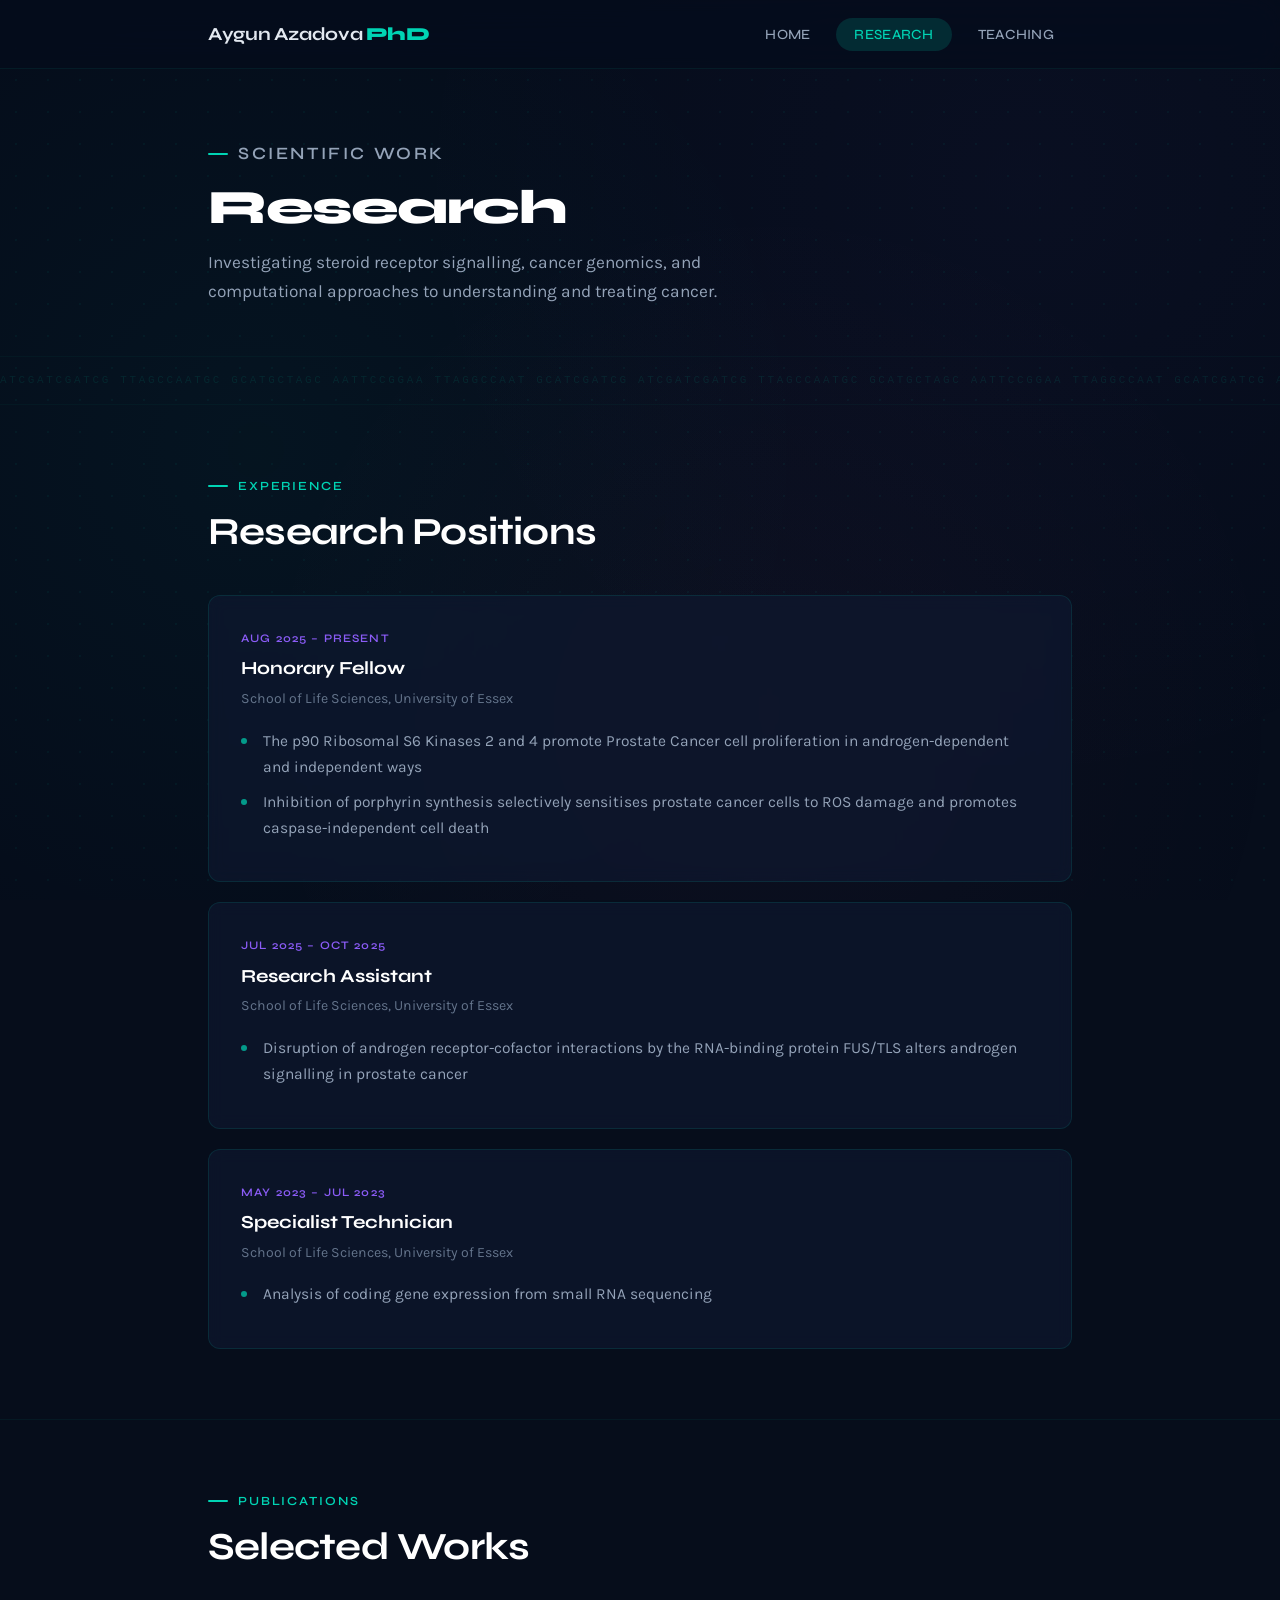
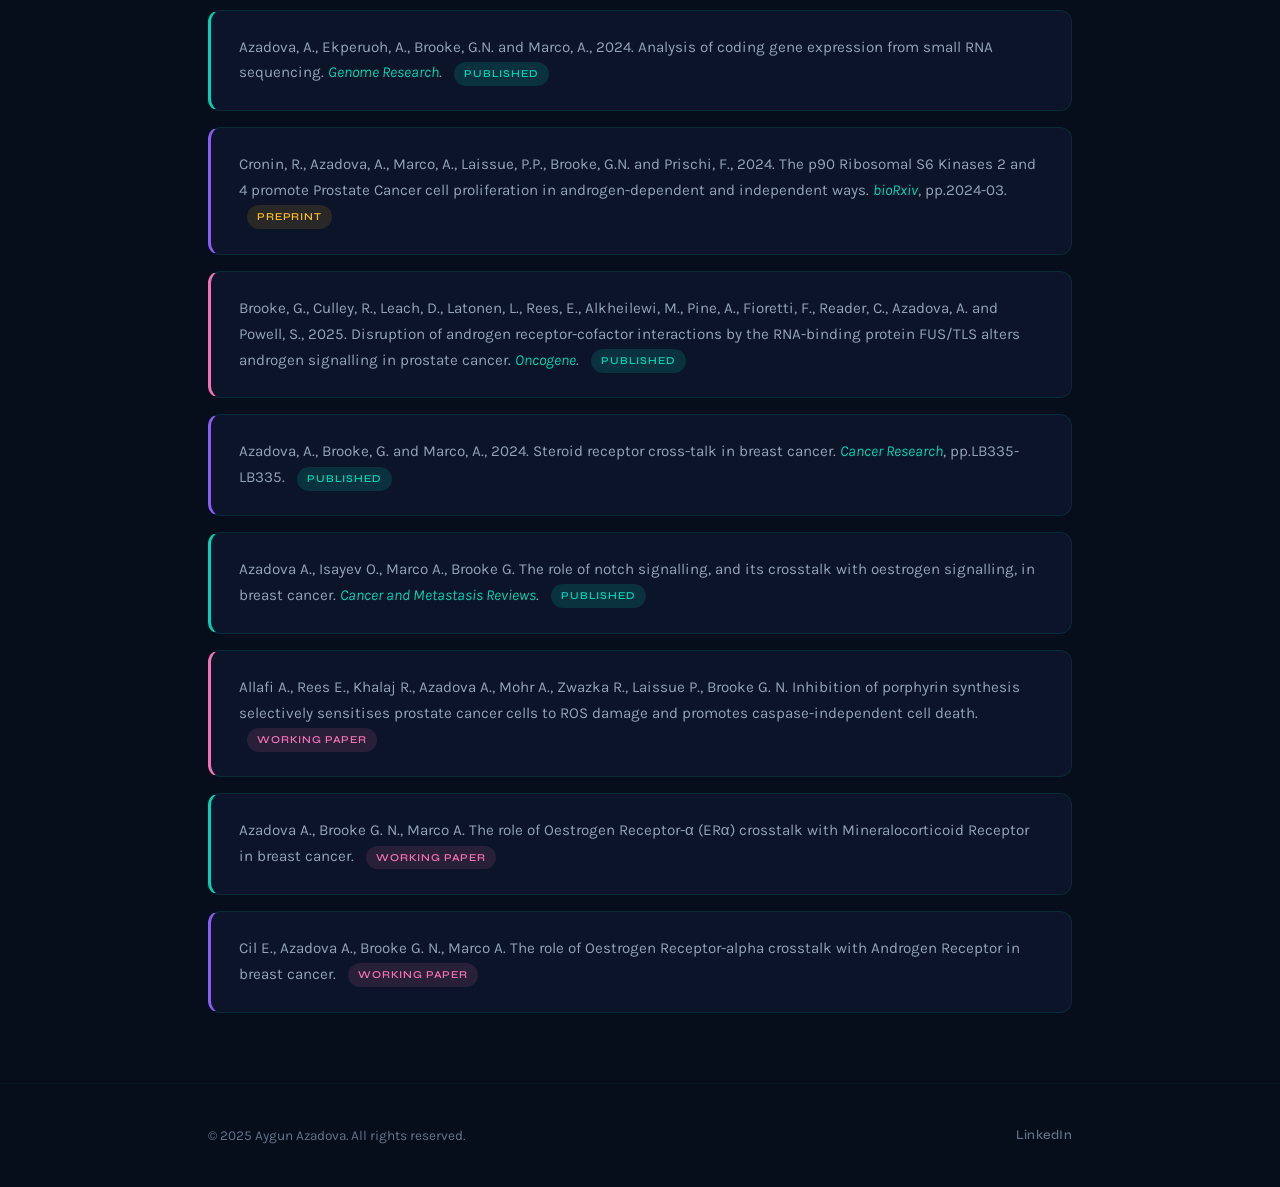
==== research.html @ c0da4364 "Redesign site with genomics theme using plain HTML" ====
<!DOCTYPE html>
<html lang="en">
<head>
  <meta charset="UTF-8">
  <meta name="viewport" content="width=device-width, initial-scale=1.0">
  <title>Research — Aygun Azadova PhD</title>
  <meta name="description" content="Research experience and publications by Dr. Aygun Azadova in cancer genomics, steroid receptor signalling, and computational biology.">
  <meta name="google-site-verification" content="-U-UcR8DdVTgySL6dDK7DbAuwX1D4uJGxOAX2FdFELY" />
  <link rel="stylesheet" href="style.css">
</head>
<body>

<div class="site-wrapper">

  <!-- Navigation -->
  <nav class="site-nav">
    <div class="container nav-inner">
      <a href="index.html" class="nav-brand">Aygun Azadova <span>PhD</span></a>
      <button class="nav-toggle" onclick="document.querySelector('.nav-links').classList.toggle('open')" aria-label="Toggle navigation">&#9776;</button>
      <ul class="nav-links">
        <li><a href="index.html">Home</a></li>
        <li><a href="research.html" class="active">Research</a></li>
        <li><a href="teaching.html">Teaching</a></li>
      </ul>
    </div>
  </nav>

  <main>

    <!-- Page Header -->
    <div class="page-header">
      <div class="container">
        <p class="section-label fade-in">Scientific Work</p>
        <h1 class="fade-in fade-in-delay-1">Research</h1>
        <p class="fade-in fade-in-delay-2">Investigating steroid receptor signalling, cancer genomics, and computational approaches to understanding and treating cancer.</p>
      </div>
    </div>

    <!-- DNA Sequence Strip -->
    <div class="sequence-strip" aria-hidden="true">
      <span class="sequence-scroll">
        ATCGATCGATCG TTAGCCAATGC GCATGCTAGC AATTCCGGAA TTAGGCCAAT GCATCGATCG ATCGATCGATCG TTAGCCAATGC GCATGCTAGC AATTCCGGAA TTAGGCCAAT GCATCGATCG ATCGATCGATCG TTAGCCAATGC GCATGCTAGC AATTCCGGAA TTAGGCCAAT GCATCGATCG
      </span>
    </div>

    <!-- Research Experience -->
    <section class="section">
      <div class="container">
        <p class="section-label fade-in">Experience</p>
        <h2 class="section-title fade-in fade-in-delay-1">Research Positions</h2>

        <div class="card fade-in fade-in-delay-2">
          <div class="card-overline">Aug 2025 &ndash; Present</div>
          <div class="card-title">Honorary Fellow</div>
          <div class="card-meta">School of Life Sciences, University of Essex</div>
          <div class="card-body">
            <ul>
              <li>The p90 Ribosomal S6 Kinases 2 and 4 promote Prostate Cancer cell proliferation in androgen-dependent and independent ways</li>
              <li>Inhibition of porphyrin synthesis selectively sensitises prostate cancer cells to ROS damage and promotes caspase-independent cell death</li>
            </ul>
          </div>
        </div>

        <div class="card fade-in fade-in-delay-3">
          <div class="card-overline">Jul 2025 &ndash; Oct 2025</div>
          <div class="card-title">Research Assistant</div>
          <div class="card-meta">School of Life Sciences, University of Essex</div>
          <div class="card-body">
            <ul>
              <li>Disruption of androgen receptor-cofactor interactions by the RNA-binding protein FUS/TLS alters androgen signalling in prostate cancer</li>
            </ul>
          </div>
        </div>

        <div class="card fade-in fade-in-delay-4">
          <div class="card-overline">May 2023 &ndash; Jul 2023</div>
          <div class="card-title">Specialist Technician</div>
          <div class="card-meta">School of Life Sciences, University of Essex</div>
          <div class="card-body">
            <ul>
              <li>Analysis of coding gene expression from small RNA sequencing</li>
            </ul>
          </div>
        </div>
      </div>
    </section>

    <!-- Publications -->
    <section class="section">
      <div class="container">
        <p class="section-label fade-in">Publications</p>
        <h2 class="section-title fade-in fade-in-delay-1">Selected Works</h2>

        <ol class="pub-list">
          <li class="pub-item fade-in fade-in-delay-2">
            Azadova, A., Ekperuoh, A., Brooke, G.N. and Marco, A., 2024. Analysis of coding gene expression from small RNA sequencing. <em>Genome Research</em>.
            <span class="pub-tag pub-tag--published">Published</span>
          </li>
          <li class="pub-item fade-in fade-in-delay-2">
            Cronin, R., Azadova, A., Marco, A., Laissue, P.P., Brooke, G.N. and Prischi, F., 2024. The p90 Ribosomal S6 Kinases 2 and 4 promote Prostate Cancer cell proliferation in androgen-dependent and independent ways. <em>bioRxiv</em>, pp.2024-03.
            <span class="pub-tag pub-tag--preprint">Preprint</span>
          </li>
          <li class="pub-item fade-in fade-in-delay-3">
            Brooke, G., Culley, R., Leach, D., Latonen, L., Rees, E., Alkheilewi, M., Pine, A., Fioretti, F., Reader, C., Azadova, A. and Powell, S., 2025. Disruption of androgen receptor-cofactor interactions by the RNA-binding protein FUS/TLS alters androgen signalling in prostate cancer. <em>Oncogene</em>.
            <span class="pub-tag pub-tag--published">Published</span>
          </li>
          <li class="pub-item fade-in fade-in-delay-3">
            Azadova, A., Brooke, G. and Marco, A., 2024. Steroid receptor cross-talk in breast cancer. <em>Cancer Research</em>, pp.LB335-LB335.
            <span class="pub-tag pub-tag--published">Published</span>
          </li>
          <li class="pub-item fade-in fade-in-delay-4">
            Azadova A., Isayev O., Marco A., Brooke G. The role of notch signalling, and its crosstalk with oestrogen signalling, in breast cancer. <em>Cancer and Metastasis Reviews</em>.
            <span class="pub-tag pub-tag--published">Published</span>
          </li>
          <li class="pub-item fade-in fade-in-delay-4">
            Allafi A., Rees E., Khalaj R., Azadova A., Mohr A., Zwazka R., Laissue P., Brooke G. N. Inhibition of porphyrin synthesis selectively sensitises prostate cancer cells to ROS damage and promotes caspase-independent cell death.
            <span class="pub-tag pub-tag--working">Working Paper</span>
          </li>
          <li class="pub-item fade-in fade-in-delay-5">
            Azadova A., Brooke G. N., Marco A. The role of Oestrogen Receptor-&alpha; (ER&alpha;) crosstalk with Mineralocorticoid Receptor in breast cancer.
            <span class="pub-tag pub-tag--working">Working Paper</span>
          </li>
          <li class="pub-item fade-in fade-in-delay-6">
            Cil E., Azadova A., Brooke G. N., Marco A. The role of Oestrogen Receptor-alpha crosstalk with Androgen Receptor in breast cancer.
            <span class="pub-tag pub-tag--working">Working Paper</span>
          </li>
        </ol>
      </div>
    </section>

  </main>

  <!-- Footer -->
  <footer class="site-footer">
    <div class="container footer-inner">
      <span class="footer-copy">&copy; 2025 Aygun Azadova. All rights reserved.</span>
      <div class="footer-links">
        <a href="https://www.linkedin.com/in/aygunazadova/" target="_blank" rel="noopener">LinkedIn</a>
      </div>
    </div>
  </footer>

</div>

</body>
</html>
---- style.css ----
/* ============================================
   AYGUN AZADOVA PhD — Molecular Elegance Theme
   Cancer Genomics & Computational Biology
   ============================================ */

/* --- Fonts --- */
@import url('https://fonts.googleapis.com/css2?family=Syne:wght@400;500;600;700;800&family=Karla:ital,wght@0,300;0,400;0,500;0,600;0,700;1,400&display=swap');

/* --- CSS Variables --- */
:root {
  --bg-primary: #060d1b;
  --bg-secondary: #0c1629;
  --bg-card: rgba(15, 25, 50, 0.6);
  --bg-card-hover: rgba(20, 35, 65, 0.7);
  --border-card: rgba(0, 210, 180, 0.12);
  --border-card-hover: rgba(0, 210, 180, 0.3);

  --text-primary: #e2e8f0;
  --text-secondary: #94a3b8;
  --text-muted: #64748b;

  --accent-teal: #00d4b4;
  --accent-teal-dim: rgba(0, 212, 180, 0.15);
  --accent-violet: #8b5cf6;
  --accent-violet-dim: rgba(139, 92, 246, 0.12);
  --accent-coral: #f472b6;
  --accent-coral-dim: rgba(244, 114, 182, 0.12);
  --accent-amber: #fbbf24;

  --font-display: 'Syne', sans-serif;
  --font-body: 'Karla', sans-serif;

  --container-width: 920px;
  --radius: 12px;
  --transition: 0.3s cubic-bezier(0.4, 0, 0.2, 1);
}

/* --- Reset & Base --- */
*, *::before, *::after {
  margin: 0;
  padding: 0;
  box-sizing: border-box;
}

html {
  scroll-behavior: smooth;
  -webkit-font-smoothing: antialiased;
  -moz-osx-font-smoothing: grayscale;
}

body {
  font-family: var(--font-body);
  font-size: 17px;
  line-height: 1.75;
  color: var(--text-primary);
  background: var(--bg-primary);
  overflow-x: hidden;
}

/* --- Background Texture --- */
body::before {
  content: '';
  position: fixed;
  inset: 0;
  background:
    radial-gradient(circle at 20% 50%, rgba(0, 212, 180, 0.04) 0%, transparent 50%),
    radial-gradient(circle at 80% 20%, rgba(139, 92, 246, 0.03) 0%, transparent 50%),
    radial-gradient(circle at 60% 80%, rgba(244, 114, 182, 0.03) 0%, transparent 50%);
  pointer-events: none;
  z-index: 0;
}

/* Subtle dot grid pattern — reminiscent of microarray / sequencing data */
body::after {
  content: '';
  position: fixed;
  inset: 0;
  background-image: radial-gradient(rgba(0, 212, 180, 0.05) 1px, transparent 1px);
  background-size: 32px 32px;
  pointer-events: none;
  z-index: 0;
}

/* --- Layout --- */
.site-wrapper {
  position: relative;
  z-index: 1;
  min-height: 100vh;
  display: flex;
  flex-direction: column;
}

.container {
  max-width: var(--container-width);
  margin: 0 auto;
  padding: 0 28px;
  width: 100%;
}

main {
  flex: 1;
}

/* --- Navigation --- */
.site-nav {
  position: sticky;
  top: 0;
  z-index: 100;
  backdrop-filter: blur(20px) saturate(1.4);
  -webkit-backdrop-filter: blur(20px) saturate(1.4);
  background: rgba(6, 13, 27, 0.82);
  border-bottom: 1px solid rgba(0, 212, 180, 0.08);
}

.nav-inner {
  display: flex;
  align-items: center;
  justify-content: space-between;
  height: 68px;
}

.nav-brand {
  font-family: var(--font-display);
  font-weight: 700;
  font-size: 1.15rem;
  color: var(--text-primary);
  text-decoration: none;
  letter-spacing: -0.02em;
  transition: color var(--transition);
}

.nav-brand:hover {
  color: var(--accent-teal);
}

.nav-brand span {
  color: var(--accent-teal);
  font-weight: 800;
}

.nav-links {
  display: flex;
  align-items: center;
  gap: 8px;
  list-style: none;
}

.nav-links a {
  font-family: var(--font-display);
  font-size: 0.88rem;
  font-weight: 500;
  color: var(--text-secondary);
  text-decoration: none;
  padding: 8px 18px;
  border-radius: 99px;
  transition: all var(--transition);
  letter-spacing: 0.02em;
  text-transform: uppercase;
}

.nav-links a:hover,
.nav-links a.active {
  color: var(--accent-teal);
  background: var(--accent-teal-dim);
}

/* Mobile nav toggle */
.nav-toggle {
  display: none;
  background: none;
  border: 1px solid rgba(0, 212, 180, 0.2);
  border-radius: 8px;
  padding: 8px 10px;
  cursor: pointer;
  color: var(--text-primary);
  font-size: 1.3rem;
  line-height: 1;
  transition: all var(--transition);
}

.nav-toggle:hover {
  border-color: var(--accent-teal);
  color: var(--accent-teal);
}

/* --- Hero Section --- */
.hero {
  position: relative;
  padding: 100px 0 80px;
  overflow: hidden;
}

.hero-content {
  position: relative;
  z-index: 2;
}

.hero-eyebrow {
  font-family: var(--font-display);
  font-size: 0.8rem;
  font-weight: 600;
  letter-spacing: 0.15em;
  text-transform: uppercase;
  color: var(--accent-teal);
  margin-bottom: 20px;
  display: flex;
  align-items: center;
  gap: 10px;
}

.hero-eyebrow::before {
  content: '';
  width: 28px;
  height: 2px;
  background: var(--accent-teal);
  border-radius: 2px;
}

.hero h1 {
  font-family: var(--font-display);
  font-size: clamp(2.8rem, 6vw, 4.2rem);
  font-weight: 800;
  line-height: 1.08;
  letter-spacing: -0.03em;
  color: #fff;
  margin-bottom: 28px;
}

.hero h1 .highlight {
  background: linear-gradient(135deg, var(--accent-teal), var(--accent-violet));
  -webkit-background-clip: text;
  -webkit-text-fill-color: transparent;
  background-clip: text;
}

.hero-text {
  font-size: 1.12rem;
  color: var(--text-secondary);
  max-width: 600px;
  line-height: 1.8;
  margin-bottom: 36px;
}

.hero-badges {
  display: flex;
  flex-wrap: wrap;
  gap: 10px;
  margin-bottom: 40px;
}

.badge {
  font-family: var(--font-display);
  font-size: 0.76rem;
  font-weight: 600;
  letter-spacing: 0.04em;
  padding: 7px 16px;
  border-radius: 99px;
  border: 1px solid;
  text-transform: uppercase;
}

.badge--teal {
  color: var(--accent-teal);
  border-color: rgba(0, 212, 180, 0.25);
  background: var(--accent-teal-dim);
}

.badge--violet {
  color: var(--accent-violet);
  border-color: rgba(139, 92, 246, 0.25);
  background: var(--accent-violet-dim);
}

.badge--coral {
  color: var(--accent-coral);
  border-color: rgba(244, 114, 182, 0.25);
  background: var(--accent-coral-dim);
}

/* DNA Helix Animation — Hero Decoration */
.dna-helix {
  position: absolute;
  right: -40px;
  top: 50%;
  transform: translateY(-50%);
  width: 200px;
  height: 500px;
  opacity: 0.35;
  z-index: 1;
}

.dna-strand {
  position: absolute;
  width: 100%;
  height: 100%;
}

.dna-dot {
  position: absolute;
  width: 6px;
  height: 6px;
  border-radius: 50%;
  animation: dna-float 4s ease-in-out infinite;
}

.dna-dot--a { background: var(--accent-teal); }
.dna-dot--t { background: var(--accent-coral); }
.dna-dot--g { background: var(--accent-violet); }
.dna-dot--c { background: var(--accent-amber); }

.dna-bond {
  position: absolute;
  height: 1px;
  background: linear-gradient(90deg, var(--accent-teal), transparent 30%, transparent 70%, var(--accent-coral));
  opacity: 0.3;
  animation: dna-bond-pulse 4s ease-in-out infinite;
}

@keyframes dna-float {
  0%, 100% { transform: translateX(0); opacity: 0.6; }
  50% { transform: translateX(var(--dx, 20px)); opacity: 1; }
}

@keyframes dna-bond-pulse {
  0%, 100% { opacity: 0.15; }
  50% { opacity: 0.4; }
}

/* --- Section Styles --- */
.section {
  padding: 70px 0;
}

.section + .section {
  border-top: 1px solid rgba(0, 212, 180, 0.06);
}

.section-label {
  font-family: var(--font-display);
  font-size: 0.78rem;
  font-weight: 600;
  letter-spacing: 0.15em;
  text-transform: uppercase;
  color: var(--accent-teal);
  margin-bottom: 12px;
  display: flex;
  align-items: center;
  gap: 10px;
}

.section-label::before {
  content: '';
  width: 20px;
  height: 2px;
  background: var(--accent-teal);
  border-radius: 2px;
}

.section-title {
  font-family: var(--font-display);
  font-size: clamp(1.8rem, 4vw, 2.4rem);
  font-weight: 700;
  letter-spacing: -0.02em;
  color: #fff;
  margin-bottom: 40px;
  line-height: 1.2;
}

/* --- Cards --- */
.card {
  background: var(--bg-card);
  border: 1px solid var(--border-card);
  border-radius: var(--radius);
  padding: 32px;
  transition: all var(--transition);
  backdrop-filter: blur(8px);
  position: relative;
  overflow: hidden;
}

.card::before {
  content: '';
  position: absolute;
  top: 0;
  left: 0;
  right: 0;
  height: 2px;
  background: linear-gradient(90deg, var(--accent-teal), var(--accent-violet), var(--accent-coral));
  opacity: 0;
  transition: opacity var(--transition);
}

.card:hover {
  background: var(--bg-card-hover);
  border-color: var(--border-card-hover);
  transform: translateY(-2px);
}

.card:hover::before {
  opacity: 1;
}

.card + .card {
  margin-top: 20px;
}

.card-overline {
  font-family: var(--font-display);
  font-size: 0.72rem;
  font-weight: 600;
  letter-spacing: 0.1em;
  text-transform: uppercase;
  color: var(--accent-violet);
  margin-bottom: 8px;
}

.card-title {
  font-family: var(--font-display);
  font-size: 1.15rem;
  font-weight: 700;
  color: #fff;
  margin-bottom: 6px;
  line-height: 1.35;
}

.card-meta {
  font-size: 0.88rem;
  color: var(--text-muted);
  margin-bottom: 16px;
}

.card-body p,
.card-body li {
  color: var(--text-secondary);
  font-size: 0.97rem;
  line-height: 1.7;
}

.card-body ul {
  list-style: none;
  padding: 0;
}

.card-body ul li {
  padding-left: 22px;
  position: relative;
  margin-bottom: 8px;
}

.card-body ul li::before {
  content: '';
  position: absolute;
  left: 0;
  top: 10px;
  width: 6px;
  height: 6px;
  border-radius: 50%;
  background: var(--accent-teal);
  opacity: 0.7;
}

/* --- Publications --- */
.pub-list {
  list-style: none;
  padding: 0;
  display: flex;
  flex-direction: column;
  gap: 16px;
}

.pub-item {
  padding: 24px 28px;
  background: var(--bg-card);
  border: 1px solid var(--border-card);
  border-radius: var(--radius);
  border-left: 3px solid var(--accent-teal);
  transition: all var(--transition);
  font-size: 0.95rem;
  color: var(--text-secondary);
  line-height: 1.7;
}

.pub-item:nth-child(even) {
  border-left-color: var(--accent-violet);
}

.pub-item:nth-child(3n) {
  border-left-color: var(--accent-coral);
}

.pub-item:hover {
  background: var(--bg-card-hover);
  border-color: var(--border-card-hover);
  transform: translateX(4px);
}

.pub-item em {
  color: var(--accent-teal);
  font-style: italic;
}

.pub-item .pub-tag {
  display: inline-block;
  font-family: var(--font-display);
  font-size: 0.66rem;
  font-weight: 600;
  letter-spacing: 0.08em;
  text-transform: uppercase;
  padding: 3px 10px;
  border-radius: 99px;
  margin-left: 8px;
  vertical-align: middle;
}

.pub-tag--published {
  color: var(--accent-teal);
  background: var(--accent-teal-dim);
}

.pub-tag--preprint {
  color: var(--accent-amber);
  background: rgba(251, 191, 36, 0.12);
}

.pub-tag--working {
  color: var(--accent-coral);
  background: var(--accent-coral-dim);
}

/* --- Credentials Grid --- */
.cred-grid {
  display: grid;
  grid-template-columns: repeat(auto-fit, minmax(260px, 1fr));
  gap: 16px;
}

.cred-card {
  background: var(--bg-card);
  border: 1px solid var(--border-card);
  border-radius: var(--radius);
  padding: 24px;
  text-align: center;
  transition: all var(--transition);
}

.cred-card:hover {
  border-color: var(--border-card-hover);
  transform: translateY(-2px);
}

.cred-icon {
  font-size: 2rem;
  margin-bottom: 12px;
  display: block;
}

.cred-title {
  font-family: var(--font-display);
  font-weight: 700;
  font-size: 0.95rem;
  color: #fff;
  margin-bottom: 4px;
}

.cred-sub {
  font-size: 0.82rem;
  color: var(--text-muted);
}

/* --- Course Tags Grid --- */
.course-grid {
  display: flex;
  flex-wrap: wrap;
  gap: 8px;
}

.course-tag {
  font-family: var(--font-display);
  font-size: 0.78rem;
  font-weight: 500;
  padding: 8px 16px;
  border-radius: 8px;
  background: var(--bg-card);
  border: 1px solid var(--border-card);
  color: var(--text-secondary);
  transition: all var(--transition);
}

.course-tag:hover {
  border-color: var(--accent-teal);
  color: var(--accent-teal);
  background: var(--accent-teal-dim);
}

/* --- Footer --- */
.site-footer {
  padding: 40px 0;
  border-top: 1px solid rgba(0, 212, 180, 0.06);
}

.footer-inner {
  display: flex;
  align-items: center;
  justify-content: space-between;
  flex-wrap: wrap;
  gap: 16px;
}

.footer-copy {
  font-size: 0.85rem;
  color: var(--text-muted);
}

.footer-links {
  display: flex;
  gap: 20px;
}

.footer-links a {
  font-family: var(--font-display);
  font-size: 0.82rem;
  font-weight: 500;
  color: var(--text-muted);
  text-decoration: none;
  transition: color var(--transition);
  letter-spacing: 0.02em;
}

.footer-links a:hover {
  color: var(--accent-teal);
}

/* --- Sequence Decoration --- */
.sequence-strip {
  overflow: hidden;
  white-space: nowrap;
  font-family: 'Courier New', monospace;
  font-size: 0.68rem;
  letter-spacing: 0.25em;
  color: rgba(0, 212, 180, 0.1);
  padding: 14px 0;
  user-select: none;
  border-top: 1px solid rgba(0, 212, 180, 0.04);
  border-bottom: 1px solid rgba(0, 212, 180, 0.04);
}

.sequence-scroll {
  display: inline-block;
  animation: sequence-scroll 60s linear infinite;
}

@keyframes sequence-scroll {
  0% { transform: translateX(0); }
  100% { transform: translateX(-50%); }
}

/* --- Page Header (for inner pages) --- */
.page-header {
  padding: 70px 0 50px;
  position: relative;
}

.page-header h1 {
  font-family: var(--font-display);
  font-size: clamp(2.2rem, 5vw, 3rem);
  font-weight: 800;
  letter-spacing: -0.03em;
  color: #fff;
  margin-bottom: 12px;
  line-height: 1.15;
}

.page-header p {
  font-size: 1.08rem;
  color: var(--text-secondary);
  max-width: 560px;
  line-height: 1.7;
}

/* --- Link styles --- */
a {
  color: var(--accent-teal);
  text-decoration: none;
  transition: color var(--transition);
}

a:hover {
  color: #fff;
}

/* --- Animations --- */
.fade-in {
  opacity: 0;
  transform: translateY(20px);
  animation: fadeIn 0.7s ease forwards;
}

.fade-in-delay-1 { animation-delay: 0.1s; }
.fade-in-delay-2 { animation-delay: 0.2s; }
.fade-in-delay-3 { animation-delay: 0.3s; }
.fade-in-delay-4 { animation-delay: 0.4s; }
.fade-in-delay-5 { animation-delay: 0.5s; }
.fade-in-delay-6 { animation-delay: 0.6s; }

@keyframes fadeIn {
  to {
    opacity: 1;
    transform: translateY(0);
  }
}

/* --- Responsive --- */
@media (max-width: 768px) {
  .nav-links { display: none; }
  .nav-toggle { display: block; }

  .nav-links.open {
    display: flex;
    flex-direction: column;
    position: absolute;
    top: 68px;
    left: 0;
    right: 0;
    background: rgba(6, 13, 27, 0.96);
    backdrop-filter: blur(20px);
    padding: 20px 28px;
    border-bottom: 1px solid rgba(0, 212, 180, 0.08);
    gap: 4px;
  }

  .nav-links.open a {
    padding: 12px 18px;
    font-size: 1rem;
  }

  .hero {
    padding: 60px 0 50px;
  }

  .hero h1 {
    font-size: 2.4rem;
  }

  .dna-helix {
    display: none;
  }

  .section {
    padding: 50px 0;
  }

  .card {
    padding: 24px;
  }

  .pub-item {
    padding: 20px;
  }

  .footer-inner {
    flex-direction: column;
    text-align: center;
  }

  .cred-grid {
    grid-template-columns: 1fr;
  }
}

@media (max-width: 480px) {
  body {
    font-size: 16px;
  }

  .hero h1 {
    font-size: 2rem;
  }

  .container {
    padding: 0 20px;
  }
}
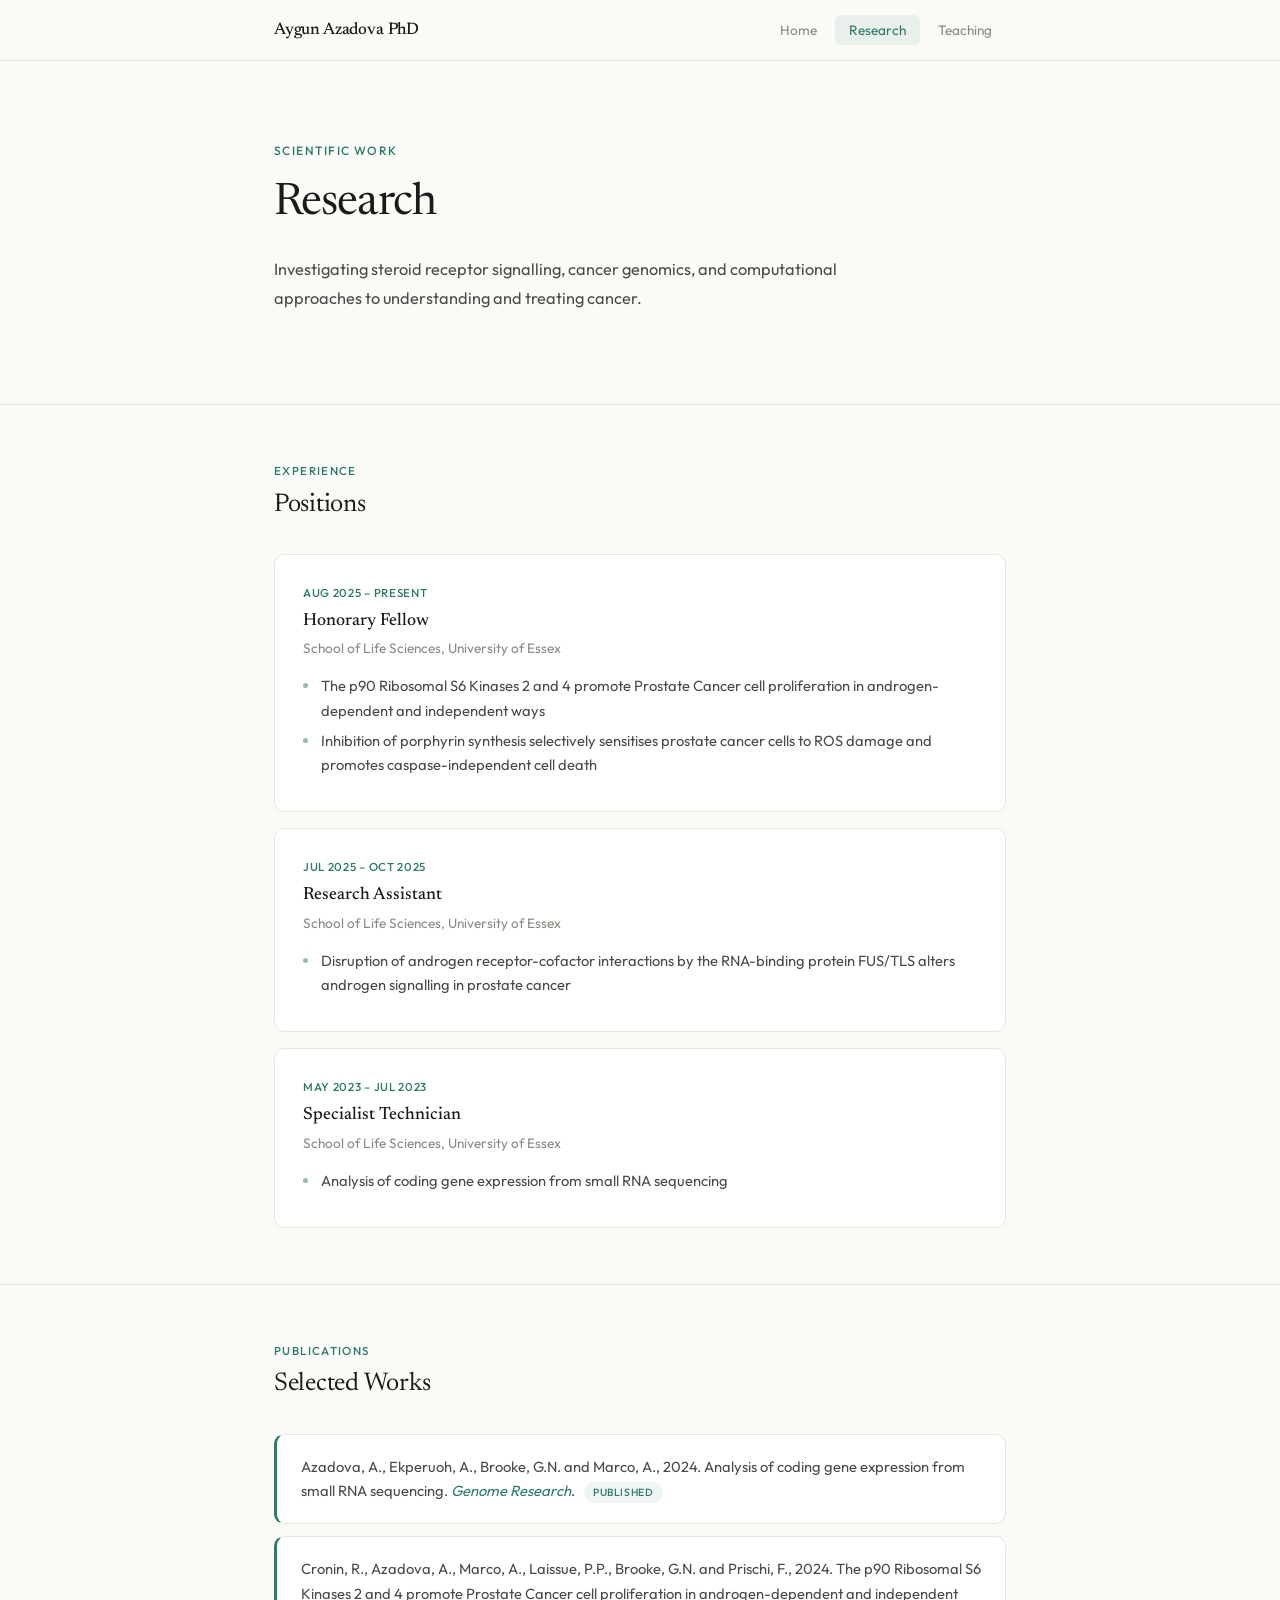
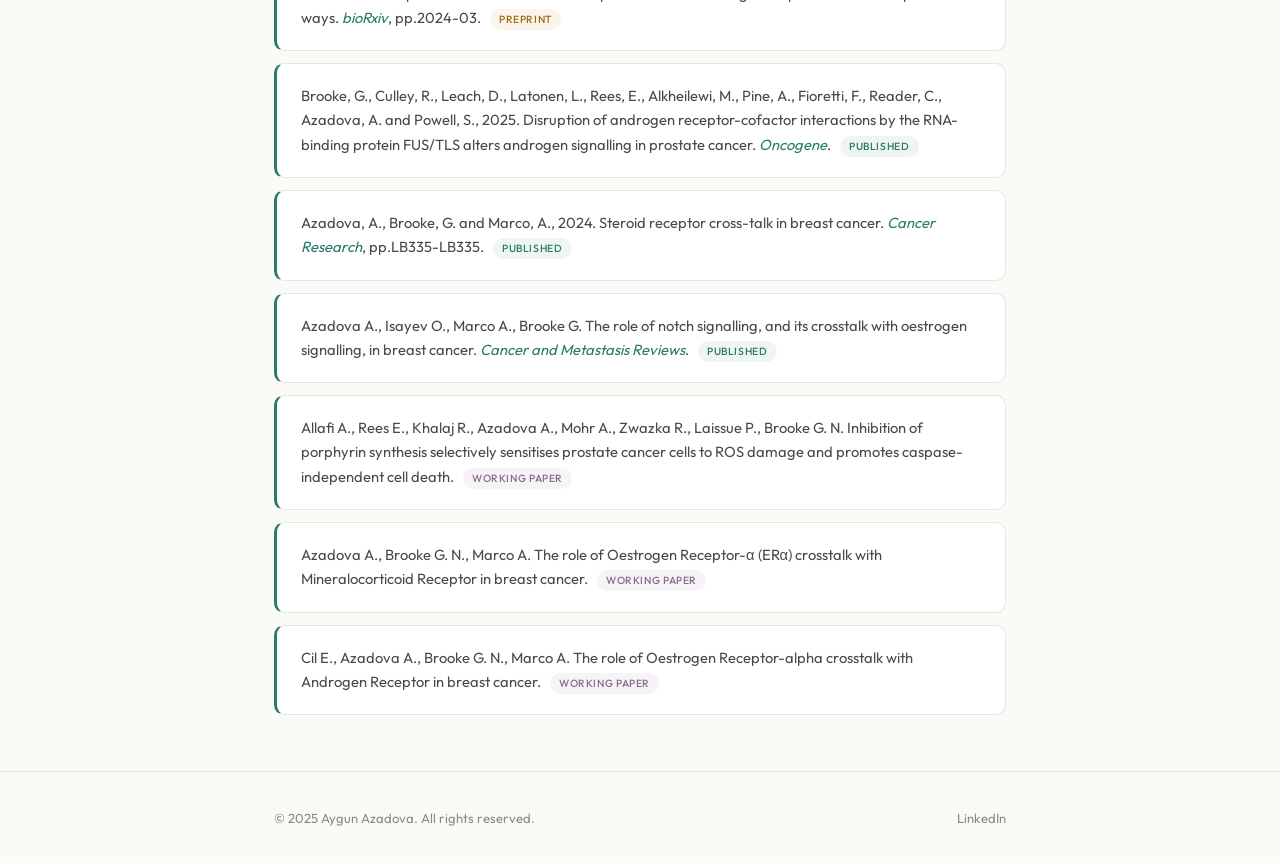
==== commit 3a9c0558: "add" ====
--- a/research.html
+++ b/research.html
@@ -12,10 +12,9 @@
 
 <div class="site-wrapper">
 
-  <!-- Navigation -->
   <nav class="site-nav">
     <div class="container nav-inner">
-      <a href="index.html" class="nav-brand">Aygun Azadova <span>PhD</span></a>
+      <a href="index.html" class="nav-brand">Aygun Azadova PhD</a>
       <button class="nav-toggle" onclick="document.querySelector('.nav-links').classList.toggle('open')" aria-label="Toggle navigation">&#9776;</button>
       <ul class="nav-links">
         <li><a href="index.html">Home</a></li>
@@ -27,27 +26,20 @@
 
   <main>
 
-    <!-- Page Header -->
-    <div class="page-header">
+    <section class="hero">
       <div class="container">
-        <p class="section-label fade-in">Scientific Work</p>
+        <p class="hero-eyebrow fade-in">Scientific Work</p>
         <h1 class="fade-in fade-in-delay-1">Research</h1>
-        <p class="fade-in fade-in-delay-2">Investigating steroid receptor signalling, cancer genomics, and computational approaches to understanding and treating cancer.</p>
+        <p class="hero-text fade-in fade-in-delay-2">
+          Investigating steroid receptor signalling, cancer genomics, and computational approaches to understanding and treating cancer.
+        </p>
       </div>
-    </div>
+    </section>
 
-    <!-- DNA Sequence Strip -->
-    <div class="sequence-strip" aria-hidden="true">
-      <span class="sequence-scroll">
-        ATCGATCGATCG TTAGCCAATGC GCATGCTAGC AATTCCGGAA TTAGGCCAAT GCATCGATCG ATCGATCGATCG TTAGCCAATGC GCATGCTAGC AATTCCGGAA TTAGGCCAAT GCATCGATCG ATCGATCGATCG TTAGCCAATGC GCATGCTAGC AATTCCGGAA TTAGGCCAAT GCATCGATCG
-      </span>
-    </div>
-
-    <!-- Research Experience -->
     <section class="section">
       <div class="container">
         <p class="section-label fade-in">Experience</p>
-        <h2 class="section-title fade-in fade-in-delay-1">Research Positions</h2>
+        <h2 class="section-title fade-in fade-in-delay-1">Positions</h2>
 
         <div class="card fade-in fade-in-delay-2">
           <div class="card-overline">Aug 2025 &ndash; Present</div>
@@ -85,7 +77,6 @@
       </div>
     </section>
 
-    <!-- Publications -->
     <section class="section">
       <div class="container">
         <p class="section-label fade-in">Publications</p>
@@ -130,7 +121,6 @@
 
   </main>
 
-  <!-- Footer -->
   <footer class="site-footer">
     <div class="container footer-inner">
       <span class="footer-copy">&copy; 2025 Aygun Azadova. All rights reserved.</span>
--- a/style.css
+++ b/style.css
@@ -1,41 +1,32 @@
 /* ============================================
-   AYGUN AZADOVA PhD — Molecular Elegance Theme
+   AYGUN AZADOVA PhD — Scientific Minimalism
    Cancer Genomics & Computational Biology
    ============================================ */
 
-/* --- Fonts --- */
-@import url('https://fonts.googleapis.com/css2?family=Syne:wght@400;500;600;700;800&family=Karla:ital,wght@0,300;0,400;0,500;0,600;0,700;1,400&display=swap');
-
-/* --- CSS Variables --- */
+@import url('https://fonts.googleapis.com/css2?family=Newsreader:ital,opsz,wght@0,6..72,300;0,6..72,400;0,6..72,500;0,6..72,600;1,6..72,400&family=Outfit:wght@300;400;500;600&display=swap');
+
 :root {
-  --bg-primary: #060d1b;
-  --bg-secondary: #0c1629;
-  --bg-card: rgba(15, 25, 50, 0.6);
-  --bg-card-hover: rgba(20, 35, 65, 0.7);
-  --border-card: rgba(0, 210, 180, 0.12);
-  --border-card-hover: rgba(0, 210, 180, 0.3);
-
-  --text-primary: #e2e8f0;
-  --text-secondary: #94a3b8;
-  --text-muted: #64748b;
-
-  --accent-teal: #00d4b4;
-  --accent-teal-dim: rgba(0, 212, 180, 0.15);
-  --accent-violet: #8b5cf6;
-  --accent-violet-dim: rgba(139, 92, 246, 0.12);
-  --accent-coral: #f472b6;
-  --accent-coral-dim: rgba(244, 114, 182, 0.12);
-  --accent-amber: #fbbf24;
-
-  --font-display: 'Syne', sans-serif;
-  --font-body: 'Karla', sans-serif;
-
-  --container-width: 920px;
-  --radius: 12px;
-  --transition: 0.3s cubic-bezier(0.4, 0, 0.2, 1);
-}
-
-/* --- Reset & Base --- */
+  --bg: #FAFAF7;
+  --bg-warm: #F4F3EF;
+  --bg-card: #FFFFFF;
+  --border: #E8E6E1;
+  --border-hover: #D0CEC8;
+
+  --text: #1A1A1A;
+  --text-secondary: #4A4A4A;
+  --text-muted: #8A8A85;
+
+  --accent: #2B7A6B;
+  --accent-light: rgba(43, 122, 107, 0.08);
+  --accent-mid: rgba(43, 122, 107, 0.15);
+
+  --font-serif: 'Newsreader', Georgia, serif;
+  --font-sans: 'Outfit', sans-serif;
+
+  --max-w: 780px;
+  --transition: 0.25s ease;
+}
+
 *, *::before, *::after {
   margin: 0;
   padding: 0;
@@ -45,395 +36,231 @@
 html {
   scroll-behavior: smooth;
   -webkit-font-smoothing: antialiased;
-  -moz-osx-font-smoothing: grayscale;
 }
 
 body {
-  font-family: var(--font-body);
-  font-size: 17px;
-  line-height: 1.75;
-  color: var(--text-primary);
-  background: var(--bg-primary);
-  overflow-x: hidden;
-}
-
-/* --- Background Texture --- */
-body::before {
-  content: '';
-  position: fixed;
-  inset: 0;
-  background:
-    radial-gradient(circle at 20% 50%, rgba(0, 212, 180, 0.04) 0%, transparent 50%),
-    radial-gradient(circle at 80% 20%, rgba(139, 92, 246, 0.03) 0%, transparent 50%),
-    radial-gradient(circle at 60% 80%, rgba(244, 114, 182, 0.03) 0%, transparent 50%);
-  pointer-events: none;
-  z-index: 0;
-}
-
-/* Subtle dot grid pattern — reminiscent of microarray / sequencing data */
-body::after {
-  content: '';
-  position: fixed;
-  inset: 0;
-  background-image: radial-gradient(rgba(0, 212, 180, 0.05) 1px, transparent 1px);
-  background-size: 32px 32px;
-  pointer-events: none;
-  z-index: 0;
+  font-family: var(--font-sans);
+  font-size: 16px;
+  font-weight: 400;
+  line-height: 1.7;
+  color: var(--text-secondary);
+  background: var(--bg);
 }
 
 /* --- Layout --- */
 .site-wrapper {
-  position: relative;
-  z-index: 1;
   min-height: 100vh;
   display: flex;
   flex-direction: column;
 }
 
 .container {
-  max-width: var(--container-width);
+  max-width: var(--max-w);
   margin: 0 auto;
-  padding: 0 28px;
+  padding: 0 24px;
   width: 100%;
 }
 
-main {
-  flex: 1;
-}
+main { flex: 1; }
 
 /* --- Navigation --- */
 .site-nav {
   position: sticky;
   top: 0;
   z-index: 100;
-  backdrop-filter: blur(20px) saturate(1.4);
-  -webkit-backdrop-filter: blur(20px) saturate(1.4);
-  background: rgba(6, 13, 27, 0.82);
-  border-bottom: 1px solid rgba(0, 212, 180, 0.08);
+  background: rgba(250, 250, 247, 0.9);
+  backdrop-filter: blur(12px);
+  -webkit-backdrop-filter: blur(12px);
+  border-bottom: 1px solid var(--border);
 }
 
 .nav-inner {
   display: flex;
   align-items: center;
   justify-content: space-between;
-  height: 68px;
+  height: 60px;
 }
 
 .nav-brand {
-  font-family: var(--font-display);
-  font-weight: 700;
-  font-size: 1.15rem;
-  color: var(--text-primary);
+  font-family: var(--font-serif);
+  font-weight: 500;
+  font-size: 1.05rem;
+  color: var(--text);
   text-decoration: none;
-  letter-spacing: -0.02em;
-  transition: color var(--transition);
-}
-
-.nav-brand:hover {
-  color: var(--accent-teal);
-}
-
-.nav-brand span {
-  color: var(--accent-teal);
-  font-weight: 800;
-}
+  letter-spacing: -0.01em;
+}
+
+.nav-brand:hover { color: var(--accent); }
 
 .nav-links {
   display: flex;
   align-items: center;
-  gap: 8px;
+  gap: 4px;
   list-style: none;
 }
 
 .nav-links a {
-  font-family: var(--font-display);
-  font-size: 0.88rem;
-  font-weight: 500;
-  color: var(--text-secondary);
+  font-family: var(--font-sans);
+  font-size: 0.85rem;
+  font-weight: 400;
+  color: var(--text-muted);
   text-decoration: none;
-  padding: 8px 18px;
-  border-radius: 99px;
+  padding: 6px 14px;
+  border-radius: 6px;
   transition: all var(--transition);
-  letter-spacing: 0.02em;
-  text-transform: uppercase;
-}
-
-.nav-links a:hover,
-.nav-links a.active {
-  color: var(--accent-teal);
-  background: var(--accent-teal-dim);
-}
-
-/* Mobile nav toggle */
+}
+
+.nav-links a:hover { color: var(--text); background: var(--bg-warm); }
+.nav-links a.active { color: var(--accent); background: var(--accent-light); }
+
 .nav-toggle {
   display: none;
   background: none;
-  border: 1px solid rgba(0, 212, 180, 0.2);
-  border-radius: 8px;
-  padding: 8px 10px;
+  border: 1px solid var(--border);
+  border-radius: 6px;
+  padding: 6px 9px;
   cursor: pointer;
-  color: var(--text-primary);
-  font-size: 1.3rem;
+  color: var(--text);
+  font-size: 1.2rem;
   line-height: 1;
+}
+
+/* --- Hero --- */
+.hero {
+  padding: 80px 0 60px;
+  border-bottom: 1px solid var(--border);
+}
+
+.hero-eyebrow {
+  font-family: var(--font-sans);
+  font-size: 0.75rem;
+  font-weight: 500;
+  letter-spacing: 0.12em;
+  text-transform: uppercase;
+  color: var(--accent);
+  margin-bottom: 16px;
+}
+
+.hero h1 {
+  font-family: var(--font-serif);
+  font-size: clamp(2rem, 5vw, 2.8rem);
+  font-weight: 400;
+  line-height: 1.2;
+  letter-spacing: -0.02em;
+  color: var(--text);
+  margin-bottom: 24px;
+}
+
+.hero h1 em {
+  font-style: italic;
+  color: var(--accent);
+}
+
+.hero-text {
+  font-size: 1.02rem;
+  color: var(--text-secondary);
+  max-width: 580px;
+  line-height: 1.75;
+  margin-bottom: 32px;
+}
+
+.hero-fields {
+  display: flex;
+  flex-wrap: wrap;
+  gap: 8px;
+}
+
+.field-tag {
+  font-size: 0.78rem;
+  font-weight: 400;
+  padding: 5px 14px;
+  border-radius: 99px;
+  border: 1px solid var(--border);
+  color: var(--text-muted);
+  background: var(--bg-card);
   transition: all var(--transition);
 }
 
-.nav-toggle:hover {
-  border-color: var(--accent-teal);
-  color: var(--accent-teal);
-}
-
-/* --- Hero Section --- */
-.hero {
-  position: relative;
-  padding: 100px 0 80px;
-  overflow: hidden;
-}
-
-.hero-content {
-  position: relative;
-  z-index: 2;
-}
-
-.hero-eyebrow {
-  font-family: var(--font-display);
-  font-size: 0.8rem;
-  font-weight: 600;
-  letter-spacing: 0.15em;
+.field-tag:hover {
+  border-color: var(--accent);
+  color: var(--accent);
+}
+
+/* --- Sections --- */
+.section {
+  padding: 56px 0;
+}
+
+.section + .section {
+  border-top: 1px solid var(--border);
+}
+
+.section-label {
+  font-size: 0.72rem;
+  font-weight: 500;
+  letter-spacing: 0.12em;
   text-transform: uppercase;
-  color: var(--accent-teal);
-  margin-bottom: 20px;
-  display: flex;
-  align-items: center;
-  gap: 10px;
-}
-
-.hero-eyebrow::before {
-  content: '';
-  width: 28px;
-  height: 2px;
-  background: var(--accent-teal);
-  border-radius: 2px;
-}
-
-.hero h1 {
-  font-family: var(--font-display);
-  font-size: clamp(2.8rem, 6vw, 4.2rem);
-  font-weight: 800;
-  line-height: 1.08;
-  letter-spacing: -0.03em;
-  color: #fff;
-  margin-bottom: 28px;
-}
-
-.hero h1 .highlight {
-  background: linear-gradient(135deg, var(--accent-teal), var(--accent-violet));
-  -webkit-background-clip: text;
-  -webkit-text-fill-color: transparent;
-  background-clip: text;
-}
-
-.hero-text {
-  font-size: 1.12rem;
-  color: var(--text-secondary);
-  max-width: 600px;
-  line-height: 1.8;
-  margin-bottom: 36px;
-}
-
-.hero-badges {
-  display: flex;
-  flex-wrap: wrap;
-  gap: 10px;
-  margin-bottom: 40px;
-}
-
-.badge {
-  font-family: var(--font-display);
-  font-size: 0.76rem;
-  font-weight: 600;
-  letter-spacing: 0.04em;
-  padding: 7px 16px;
-  border-radius: 99px;
-  border: 1px solid;
-  text-transform: uppercase;
-}
-
-.badge--teal {
-  color: var(--accent-teal);
-  border-color: rgba(0, 212, 180, 0.25);
-  background: var(--accent-teal-dim);
-}
-
-.badge--violet {
-  color: var(--accent-violet);
-  border-color: rgba(139, 92, 246, 0.25);
-  background: var(--accent-violet-dim);
-}
-
-.badge--coral {
-  color: var(--accent-coral);
-  border-color: rgba(244, 114, 182, 0.25);
-  background: var(--accent-coral-dim);
-}
-
-/* DNA Helix Animation — Hero Decoration */
-.dna-helix {
-  position: absolute;
-  right: -40px;
-  top: 50%;
-  transform: translateY(-50%);
-  width: 200px;
-  height: 500px;
-  opacity: 0.35;
-  z-index: 1;
-}
-
-.dna-strand {
-  position: absolute;
-  width: 100%;
-  height: 100%;
-}
-
-.dna-dot {
-  position: absolute;
-  width: 6px;
-  height: 6px;
-  border-radius: 50%;
-  animation: dna-float 4s ease-in-out infinite;
-}
-
-.dna-dot--a { background: var(--accent-teal); }
-.dna-dot--t { background: var(--accent-coral); }
-.dna-dot--g { background: var(--accent-violet); }
-.dna-dot--c { background: var(--accent-amber); }
-
-.dna-bond {
-  position: absolute;
-  height: 1px;
-  background: linear-gradient(90deg, var(--accent-teal), transparent 30%, transparent 70%, var(--accent-coral));
-  opacity: 0.3;
-  animation: dna-bond-pulse 4s ease-in-out infinite;
-}
-
-@keyframes dna-float {
-  0%, 100% { transform: translateX(0); opacity: 0.6; }
-  50% { transform: translateX(var(--dx, 20px)); opacity: 1; }
-}
-
-@keyframes dna-bond-pulse {
-  0%, 100% { opacity: 0.15; }
-  50% { opacity: 0.4; }
-}
-
-/* --- Section Styles --- */
-.section {
-  padding: 70px 0;
-}
-
-.section + .section {
-  border-top: 1px solid rgba(0, 212, 180, 0.06);
-}
-
-.section-label {
-  font-family: var(--font-display);
-  font-size: 0.78rem;
-  font-weight: 600;
-  letter-spacing: 0.15em;
-  text-transform: uppercase;
-  color: var(--accent-teal);
-  margin-bottom: 12px;
-  display: flex;
-  align-items: center;
-  gap: 10px;
-}
-
-.section-label::before {
-  content: '';
-  width: 20px;
-  height: 2px;
-  background: var(--accent-teal);
-  border-radius: 2px;
+  color: var(--accent);
+  margin-bottom: 8px;
 }
 
 .section-title {
-  font-family: var(--font-display);
-  font-size: clamp(1.8rem, 4vw, 2.4rem);
-  font-weight: 700;
-  letter-spacing: -0.02em;
-  color: #fff;
-  margin-bottom: 40px;
-  line-height: 1.2;
+  font-family: var(--font-serif);
+  font-size: 1.6rem;
+  font-weight: 400;
+  letter-spacing: -0.01em;
+  color: var(--text);
+  margin-bottom: 32px;
+  line-height: 1.3;
 }
 
 /* --- Cards --- */
 .card {
   background: var(--bg-card);
-  border: 1px solid var(--border-card);
-  border-radius: var(--radius);
-  padding: 32px;
+  border: 1px solid var(--border);
+  border-radius: 10px;
+  padding: 28px;
   transition: all var(--transition);
-  backdrop-filter: blur(8px);
-  position: relative;
-  overflow: hidden;
-}
-
-.card::before {
-  content: '';
-  position: absolute;
-  top: 0;
-  left: 0;
-  right: 0;
-  height: 2px;
-  background: linear-gradient(90deg, var(--accent-teal), var(--accent-violet), var(--accent-coral));
-  opacity: 0;
-  transition: opacity var(--transition);
 }
 
 .card:hover {
-  background: var(--bg-card-hover);
-  border-color: var(--border-card-hover);
-  transform: translateY(-2px);
-}
-
-.card:hover::before {
-  opacity: 1;
+  border-color: var(--border-hover);
+  box-shadow: 0 2px 12px rgba(0,0,0,0.04);
 }
 
 .card + .card {
-  margin-top: 20px;
+  margin-top: 16px;
 }
 
 .card-overline {
-  font-family: var(--font-display);
   font-size: 0.72rem;
-  font-weight: 600;
-  letter-spacing: 0.1em;
+  font-weight: 500;
+  letter-spacing: 0.06em;
   text-transform: uppercase;
-  color: var(--accent-violet);
-  margin-bottom: 8px;
+  color: var(--accent);
+  margin-bottom: 6px;
 }
 
 .card-title {
-  font-family: var(--font-display);
-  font-size: 1.15rem;
-  font-weight: 700;
-  color: #fff;
-  margin-bottom: 6px;
-  line-height: 1.35;
+  font-family: var(--font-serif);
+  font-size: 1.1rem;
+  font-weight: 500;
+  color: var(--text);
+  margin-bottom: 4px;
+  line-height: 1.4;
 }
 
 .card-meta {
-  font-size: 0.88rem;
+  font-size: 0.85rem;
   color: var(--text-muted);
-  margin-bottom: 16px;
+  margin-bottom: 14px;
 }
 
 .card-body p,
 .card-body li {
+  font-size: 0.92rem;
   color: var(--text-secondary);
-  font-size: 0.97rem;
-  line-height: 1.7;
+  line-height: 1.65;
 }
 
 .card-body ul {
@@ -442,21 +269,21 @@
 }
 
 .card-body ul li {
-  padding-left: 22px;
+  padding-left: 18px;
   position: relative;
-  margin-bottom: 8px;
+  margin-bottom: 6px;
 }
 
 .card-body ul li::before {
   content: '';
   position: absolute;
   left: 0;
-  top: 10px;
-  width: 6px;
-  height: 6px;
+  top: 9px;
+  width: 5px;
+  height: 5px;
   border-radius: 50%;
-  background: var(--accent-teal);
-  opacity: 0.7;
+  background: var(--accent);
+  opacity: 0.5;
 }
 
 /* --- Publications --- */
@@ -465,137 +292,132 @@
   padding: 0;
   display: flex;
   flex-direction: column;
-  gap: 16px;
+  gap: 12px;
 }
 
 .pub-item {
-  padding: 24px 28px;
+  padding: 20px 24px;
   background: var(--bg-card);
-  border: 1px solid var(--border-card);
-  border-radius: var(--radius);
-  border-left: 3px solid var(--accent-teal);
+  border: 1px solid var(--border);
+  border-radius: 10px;
+  border-left: 3px solid var(--accent);
+  font-size: 0.92rem;
+  color: var(--text-secondary);
+  line-height: 1.65;
   transition: all var(--transition);
-  font-size: 0.95rem;
-  color: var(--text-secondary);
-  line-height: 1.7;
-}
-
-.pub-item:nth-child(even) {
-  border-left-color: var(--accent-violet);
-}
-
-.pub-item:nth-child(3n) {
-  border-left-color: var(--accent-coral);
 }
 
 .pub-item:hover {
-  background: var(--bg-card-hover);
-  border-color: var(--border-card-hover);
-  transform: translateX(4px);
+  border-color: var(--border-hover);
+  border-left-color: var(--accent);
+  box-shadow: 0 2px 12px rgba(0,0,0,0.04);
 }
 
 .pub-item em {
-  color: var(--accent-teal);
+  color: var(--accent);
   font-style: italic;
 }
 
-.pub-item .pub-tag {
+.pub-tag {
   display: inline-block;
-  font-family: var(--font-display);
-  font-size: 0.66rem;
-  font-weight: 600;
-  letter-spacing: 0.08em;
+  font-size: 0.65rem;
+  font-weight: 500;
+  letter-spacing: 0.06em;
   text-transform: uppercase;
-  padding: 3px 10px;
+  padding: 2px 9px;
   border-radius: 99px;
-  margin-left: 8px;
+  margin-left: 6px;
   vertical-align: middle;
 }
 
 .pub-tag--published {
-  color: var(--accent-teal);
-  background: var(--accent-teal-dim);
+  color: var(--accent);
+  background: var(--accent-light);
 }
 
 .pub-tag--preprint {
-  color: var(--accent-amber);
-  background: rgba(251, 191, 36, 0.12);
+  color: #9a6e15;
+  background: rgba(180, 130, 30, 0.08);
 }
 
 .pub-tag--working {
-  color: var(--accent-coral);
-  background: var(--accent-coral-dim);
-}
-
-/* --- Credentials Grid --- */
+  color: #8a6a8a;
+  background: rgba(140, 110, 140, 0.08);
+}
+
+/* --- Credentials --- */
 .cred-grid {
   display: grid;
-  grid-template-columns: repeat(auto-fit, minmax(260px, 1fr));
-  gap: 16px;
+  grid-template-columns: repeat(auto-fit, minmax(220px, 1fr));
+  gap: 14px;
 }
 
 .cred-card {
   background: var(--bg-card);
-  border: 1px solid var(--border-card);
-  border-radius: var(--radius);
-  padding: 24px;
+  border: 1px solid var(--border);
+  border-radius: 10px;
+  padding: 24px 20px;
   text-align: center;
   transition: all var(--transition);
 }
 
 .cred-card:hover {
-  border-color: var(--border-card-hover);
-  transform: translateY(-2px);
-}
-
-.cred-icon {
-  font-size: 2rem;
-  margin-bottom: 12px;
-  display: block;
+  border-color: var(--border-hover);
+  box-shadow: 0 2px 12px rgba(0,0,0,0.04);
 }
 
 .cred-title {
-  font-family: var(--font-display);
-  font-weight: 700;
+  font-family: var(--font-serif);
+  font-weight: 500;
   font-size: 0.95rem;
-  color: #fff;
+  color: var(--text);
   margin-bottom: 4px;
 }
 
 .cred-sub {
-  font-size: 0.82rem;
+  font-size: 0.8rem;
   color: var(--text-muted);
 }
 
-/* --- Course Tags Grid --- */
+/* --- Course Tags --- */
 .course-grid {
   display: flex;
   flex-wrap: wrap;
-  gap: 8px;
+  gap: 6px;
 }
 
 .course-tag {
-  font-family: var(--font-display);
   font-size: 0.78rem;
-  font-weight: 500;
-  padding: 8px 16px;
-  border-radius: 8px;
-  background: var(--bg-card);
-  border: 1px solid var(--border-card);
+  font-weight: 400;
+  padding: 6px 14px;
+  border-radius: 6px;
+  background: var(--bg-warm);
+  border: 1px solid var(--border);
   color: var(--text-secondary);
   transition: all var(--transition);
 }
 
 .course-tag:hover {
-  border-color: var(--accent-teal);
-  color: var(--accent-teal);
-  background: var(--accent-teal-dim);
+  border-color: var(--accent);
+  color: var(--accent);
+}
+
+/* --- About block --- */
+.about-text p {
+  font-size: 1rem;
+  color: var(--text-secondary);
+  line-height: 1.8;
+  margin-bottom: 16px;
+}
+
+.about-text p:last-child {
+  margin-bottom: 0;
 }
 
 /* --- Footer --- */
 .site-footer {
-  padding: 40px 0;
-  border-top: 1px solid rgba(0, 212, 180, 0.06);
+  padding: 32px 0;
+  border-top: 1px solid var(--border);
 }
 
 .footer-inner {
@@ -603,110 +425,48 @@
   align-items: center;
   justify-content: space-between;
   flex-wrap: wrap;
-  gap: 16px;
+  gap: 12px;
 }
 
 .footer-copy {
-  font-size: 0.85rem;
+  font-size: 0.82rem;
   color: var(--text-muted);
 }
 
-.footer-links {
-  display: flex;
-  gap: 20px;
-}
-
 .footer-links a {
-  font-family: var(--font-display);
   font-size: 0.82rem;
-  font-weight: 500;
   color: var(--text-muted);
   text-decoration: none;
   transition: color var(--transition);
-  letter-spacing: 0.02em;
-}
-
-.footer-links a:hover {
-  color: var(--accent-teal);
-}
-
-/* --- Sequence Decoration --- */
-.sequence-strip {
-  overflow: hidden;
-  white-space: nowrap;
-  font-family: 'Courier New', monospace;
-  font-size: 0.68rem;
-  letter-spacing: 0.25em;
-  color: rgba(0, 212, 180, 0.1);
-  padding: 14px 0;
-  user-select: none;
-  border-top: 1px solid rgba(0, 212, 180, 0.04);
-  border-bottom: 1px solid rgba(0, 212, 180, 0.04);
-}
-
-.sequence-scroll {
-  display: inline-block;
-  animation: sequence-scroll 60s linear infinite;
-}
-
-@keyframes sequence-scroll {
-  0% { transform: translateX(0); }
-  100% { transform: translateX(-50%); }
-}
-
-/* --- Page Header (for inner pages) --- */
-.page-header {
-  padding: 70px 0 50px;
-  position: relative;
-}
-
-.page-header h1 {
-  font-family: var(--font-display);
-  font-size: clamp(2.2rem, 5vw, 3rem);
-  font-weight: 800;
-  letter-spacing: -0.03em;
-  color: #fff;
-  margin-bottom: 12px;
-  line-height: 1.15;
-}
-
-.page-header p {
-  font-size: 1.08rem;
-  color: var(--text-secondary);
-  max-width: 560px;
-  line-height: 1.7;
-}
-
-/* --- Link styles --- */
+}
+
+.footer-links a:hover { color: var(--accent); }
+
+/* --- Links --- */
 a {
-  color: var(--accent-teal);
+  color: var(--accent);
   text-decoration: none;
   transition: color var(--transition);
 }
 
-a:hover {
-  color: #fff;
-}
+a:hover { color: var(--text); }
 
 /* --- Animations --- */
 .fade-in {
   opacity: 0;
-  transform: translateY(20px);
-  animation: fadeIn 0.7s ease forwards;
-}
-
-.fade-in-delay-1 { animation-delay: 0.1s; }
-.fade-in-delay-2 { animation-delay: 0.2s; }
-.fade-in-delay-3 { animation-delay: 0.3s; }
-.fade-in-delay-4 { animation-delay: 0.4s; }
-.fade-in-delay-5 { animation-delay: 0.5s; }
-.fade-in-delay-6 { animation-delay: 0.6s; }
+  transform: translateY(14px);
+  animation: fadeIn 0.6s ease forwards;
+}
+
+.fade-in-delay-1 { animation-delay: 0.08s; }
+.fade-in-delay-2 { animation-delay: 0.16s; }
+.fade-in-delay-3 { animation-delay: 0.24s; }
+.fade-in-delay-4 { animation-delay: 0.32s; }
+.fade-in-delay-5 { animation-delay: 0.40s; }
+.fade-in-delay-6 { animation-delay: 0.48s; }
 
 @keyframes fadeIn {
-  to {
-    opacity: 1;
-    transform: translateY(0);
-  }
+  to { opacity: 1; transform: translateY(0); }
 }
 
 /* --- Responsive --- */
@@ -718,44 +478,24 @@
     display: flex;
     flex-direction: column;
     position: absolute;
-    top: 68px;
+    top: 60px;
     left: 0;
     right: 0;
-    background: rgba(6, 13, 27, 0.96);
-    backdrop-filter: blur(20px);
-    padding: 20px 28px;
-    border-bottom: 1px solid rgba(0, 212, 180, 0.08);
-    gap: 4px;
+    background: rgba(250, 250, 247, 0.97);
+    backdrop-filter: blur(12px);
+    padding: 16px 24px;
+    border-bottom: 1px solid var(--border);
+    gap: 2px;
   }
 
   .nav-links.open a {
-    padding: 12px 18px;
-    font-size: 1rem;
+    padding: 10px 14px;
+    font-size: 0.95rem;
   }
 
-  .hero {
-    padding: 60px 0 50px;
-  }
-
-  .hero h1 {
-    font-size: 2.4rem;
-  }
-
-  .dna-helix {
-    display: none;
-  }
-
-  .section {
-    padding: 50px 0;
-  }
-
-  .card {
-    padding: 24px;
-  }
-
-  .pub-item {
-    padding: 20px;
-  }
+  .hero { padding: 50px 0 40px; }
+  .section { padding: 40px 0; }
+  .card { padding: 22px; }
 
   .footer-inner {
     flex-direction: column;
@@ -768,15 +508,6 @@
 }
 
 @media (max-width: 480px) {
-  body {
-    font-size: 16px;
-  }
-
-  .hero h1 {
-    font-size: 2rem;
-  }
-
-  .container {
-    padding: 0 20px;
-  }
-}
+  body { font-size: 15px; }
+  .container { padding: 0 18px; }
+}
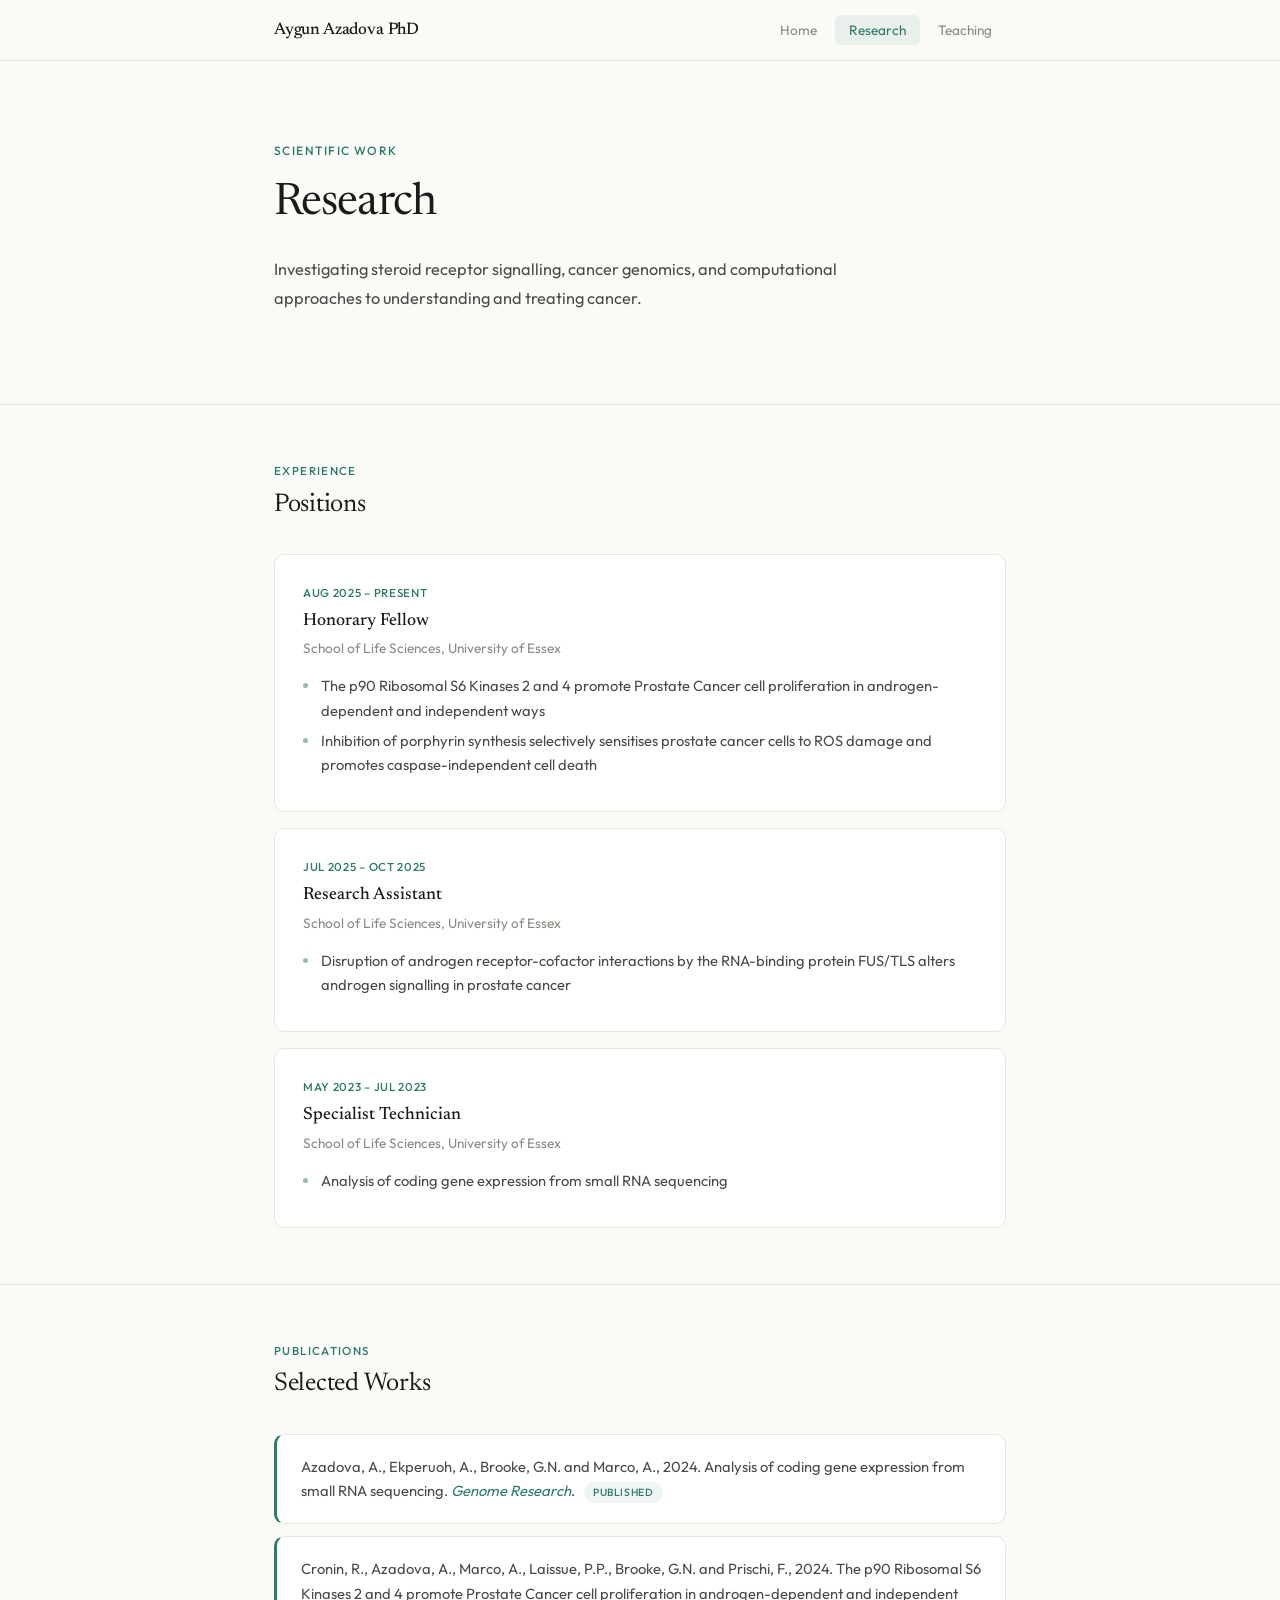
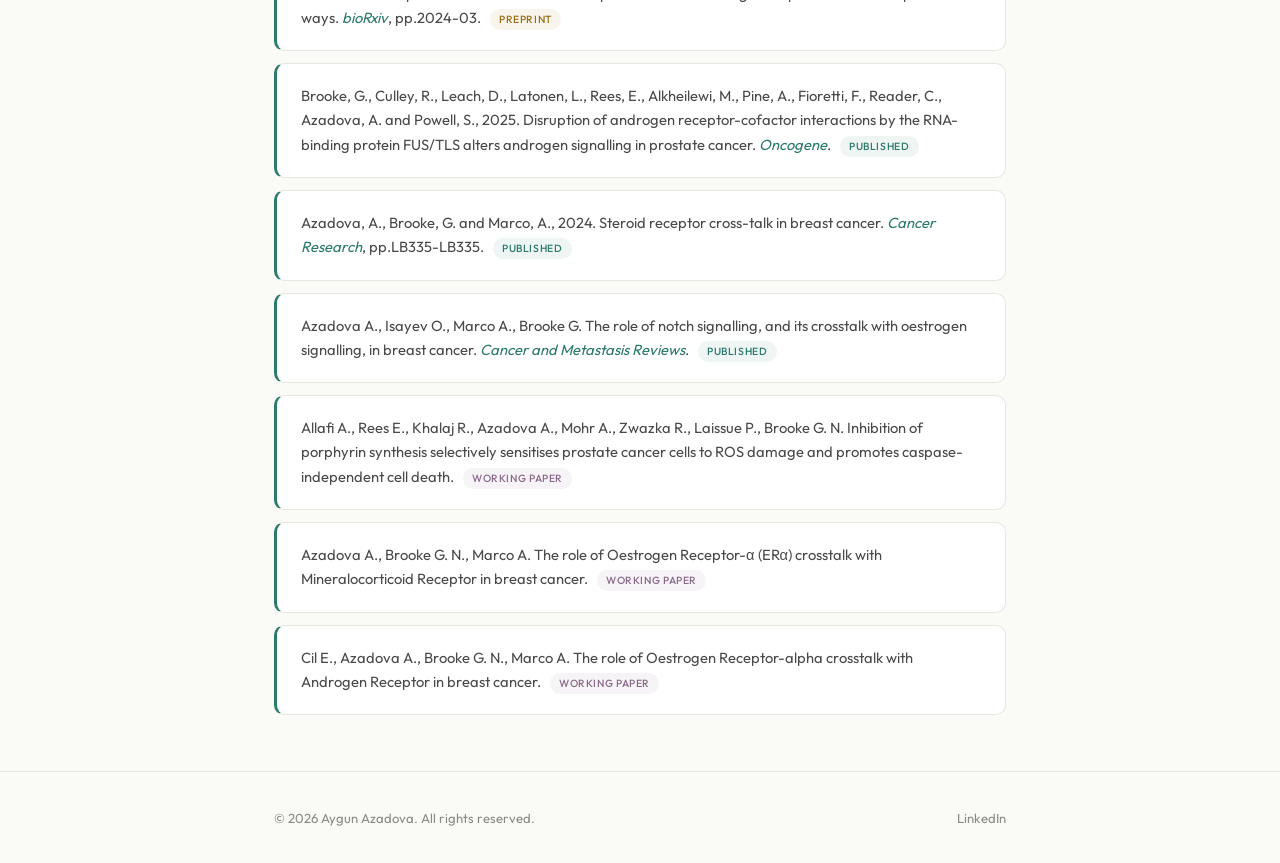
==== commit f067c5cc: "add" ====
--- a/research.html
+++ b/research.html
@@ -123,7 +123,7 @@
 
   <footer class="site-footer">
     <div class="container footer-inner">
-      <span class="footer-copy">&copy; 2025 Aygun Azadova. All rights reserved.</span>
+      <span class="footer-copy">&copy; 2026 Aygun Azadova. All rights reserved.</span>
       <div class="footer-links">
         <a href="https://www.linkedin.com/in/aygunazadova/" target="_blank" rel="noopener">LinkedIn</a>
       </div>
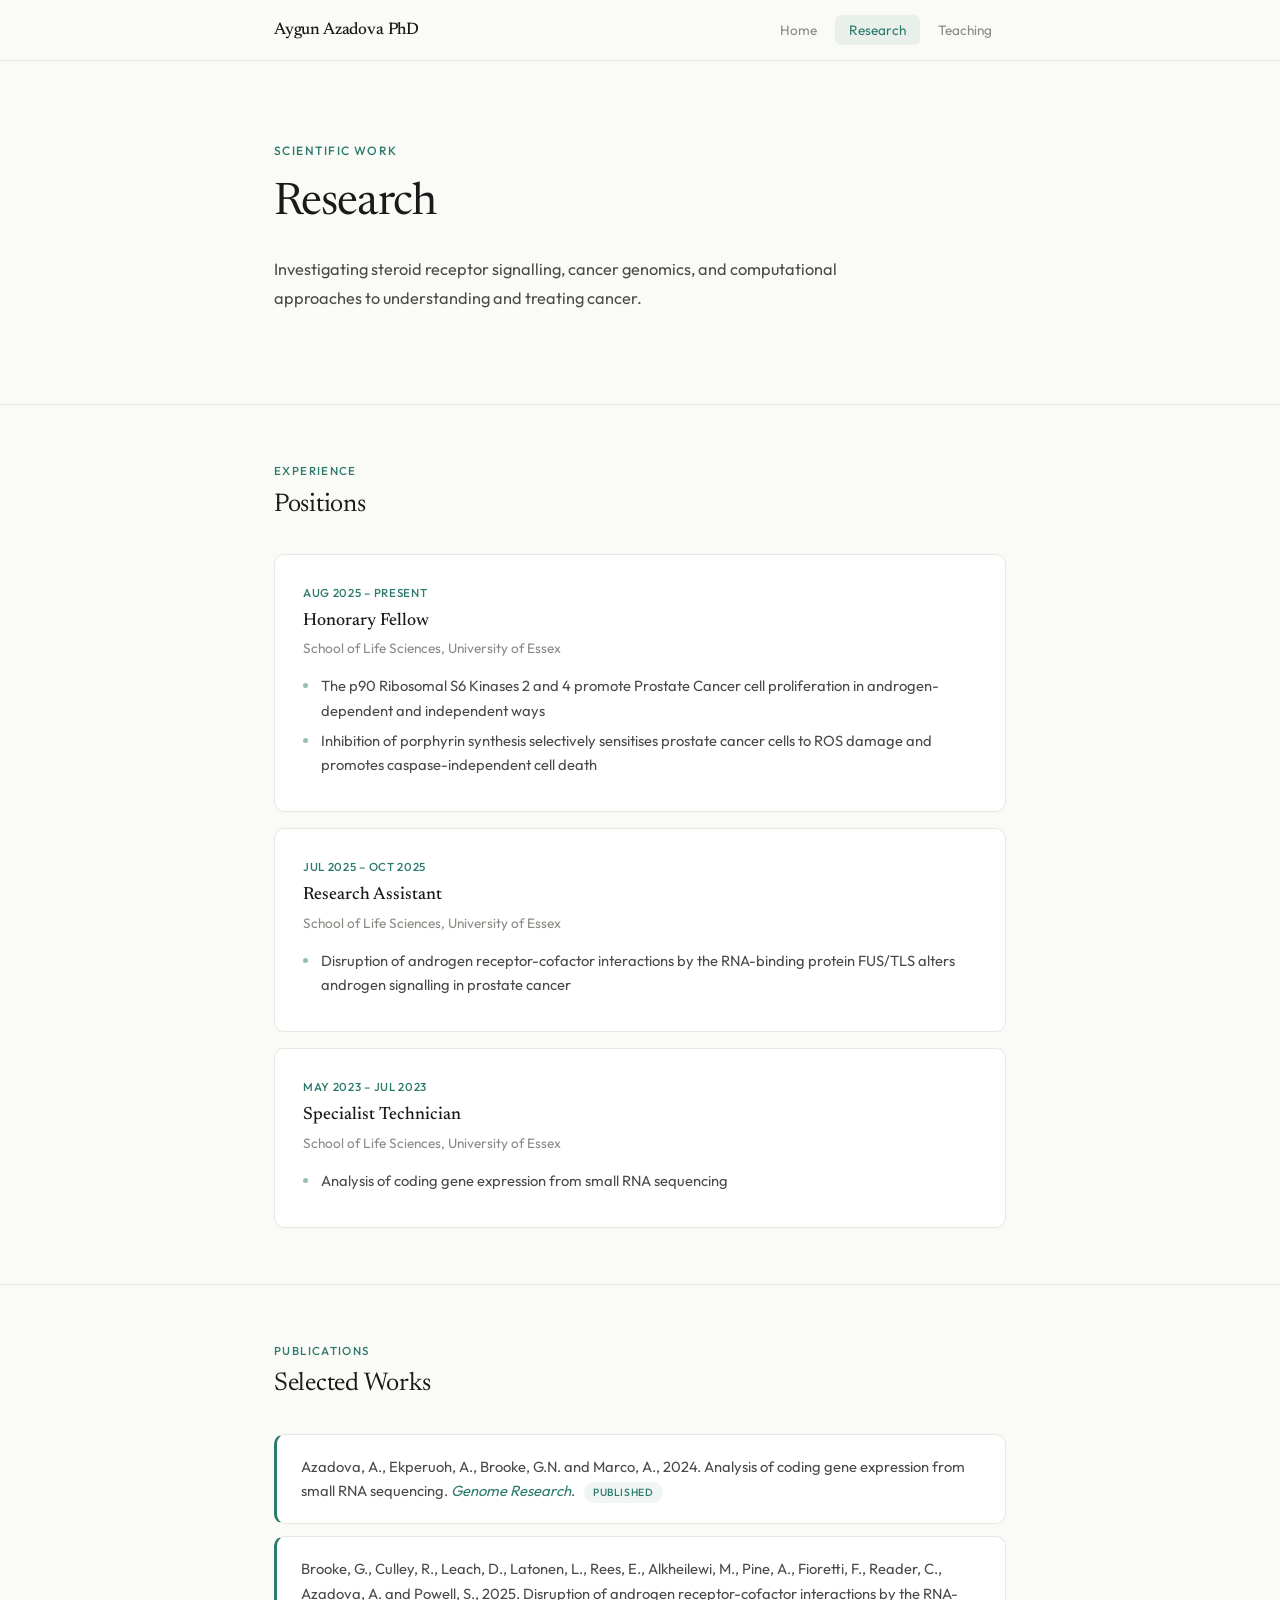
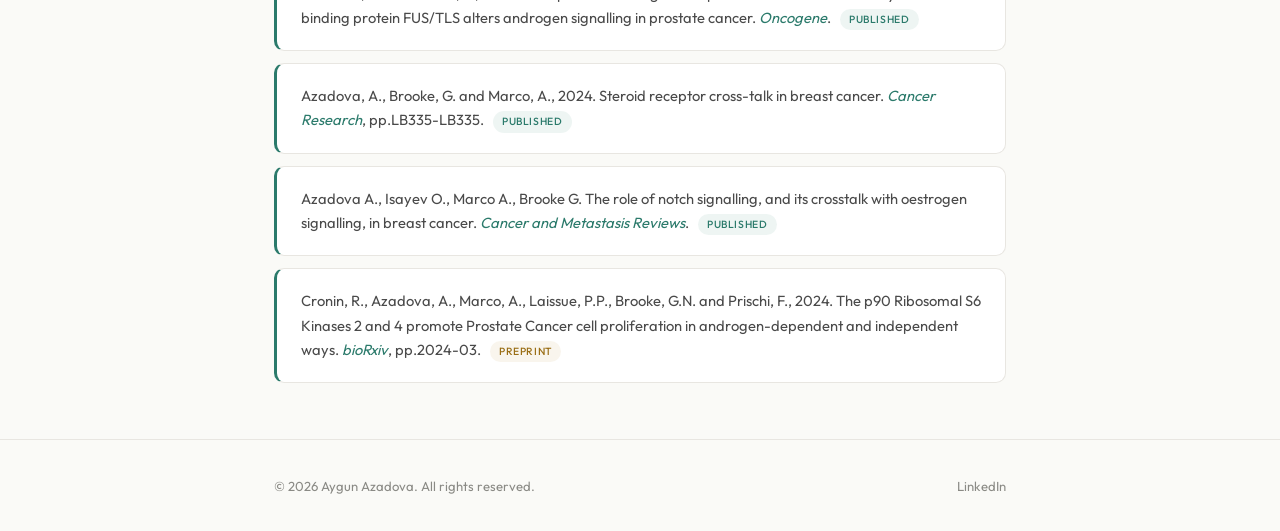
==== commit d3e7dd30: "Update research.html" ====
--- a/research.html
+++ b/research.html
@@ -87,10 +87,6 @@
             Azadova, A., Ekperuoh, A., Brooke, G.N. and Marco, A., 2024. Analysis of coding gene expression from small RNA sequencing. <em>Genome Research</em>.
             <span class="pub-tag pub-tag--published">Published</span>
           </li>
-          <li class="pub-item fade-in fade-in-delay-2">
-            Cronin, R., Azadova, A., Marco, A., Laissue, P.P., Brooke, G.N. and Prischi, F., 2024. The p90 Ribosomal S6 Kinases 2 and 4 promote Prostate Cancer cell proliferation in androgen-dependent and independent ways. <em>bioRxiv</em>, pp.2024-03.
-            <span class="pub-tag pub-tag--preprint">Preprint</span>
-          </li>
           <li class="pub-item fade-in fade-in-delay-3">
             Brooke, G., Culley, R., Leach, D., Latonen, L., Rees, E., Alkheilewi, M., Pine, A., Fioretti, F., Reader, C., Azadova, A. and Powell, S., 2025. Disruption of androgen receptor-cofactor interactions by the RNA-binding protein FUS/TLS alters androgen signalling in prostate cancer. <em>Oncogene</em>.
             <span class="pub-tag pub-tag--published">Published</span>
@@ -103,17 +99,9 @@
             Azadova A., Isayev O., Marco A., Brooke G. The role of notch signalling, and its crosstalk with oestrogen signalling, in breast cancer. <em>Cancer and Metastasis Reviews</em>.
             <span class="pub-tag pub-tag--published">Published</span>
           </li>
-          <li class="pub-item fade-in fade-in-delay-4">
-            Allafi A., Rees E., Khalaj R., Azadova A., Mohr A., Zwazka R., Laissue P., Brooke G. N. Inhibition of porphyrin synthesis selectively sensitises prostate cancer cells to ROS damage and promotes caspase-independent cell death.
-            <span class="pub-tag pub-tag--working">Working Paper</span>
-          </li>
-          <li class="pub-item fade-in fade-in-delay-5">
-            Azadova A., Brooke G. N., Marco A. The role of Oestrogen Receptor-&alpha; (ER&alpha;) crosstalk with Mineralocorticoid Receptor in breast cancer.
-            <span class="pub-tag pub-tag--working">Working Paper</span>
-          </li>
-          <li class="pub-item fade-in fade-in-delay-6">
-            Cil E., Azadova A., Brooke G. N., Marco A. The role of Oestrogen Receptor-alpha crosstalk with Androgen Receptor in breast cancer.
-            <span class="pub-tag pub-tag--working">Working Paper</span>
+          <li class="pub-item fade-in fade-in-delay-2">
+            Cronin, R., Azadova, A., Marco, A., Laissue, P.P., Brooke, G.N. and Prischi, F., 2024. The p90 Ribosomal S6 Kinases 2 and 4 promote Prostate Cancer cell proliferation in androgen-dependent and independent ways. <em>bioRxiv</em>, pp.2024-03.
+            <span class="pub-tag pub-tag--preprint">Preprint</span>
           </li>
         </ol>
       </div>
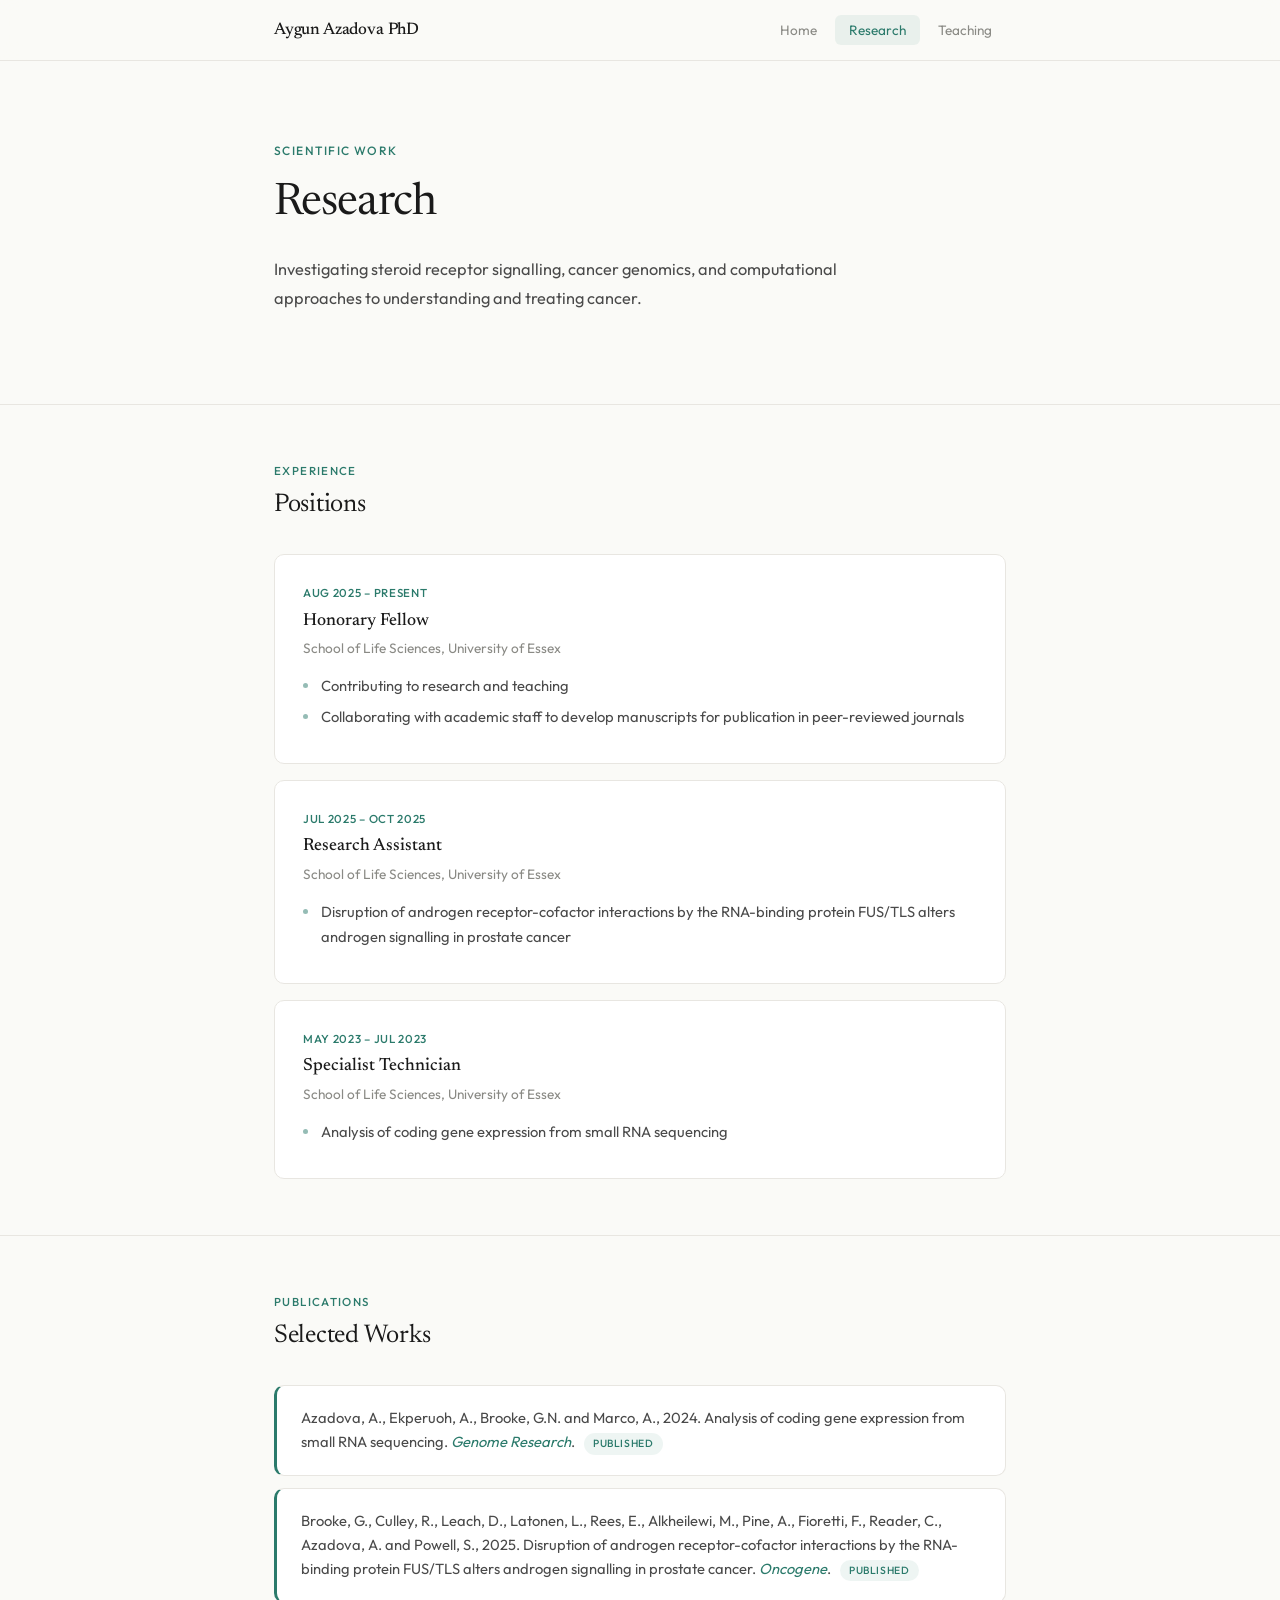
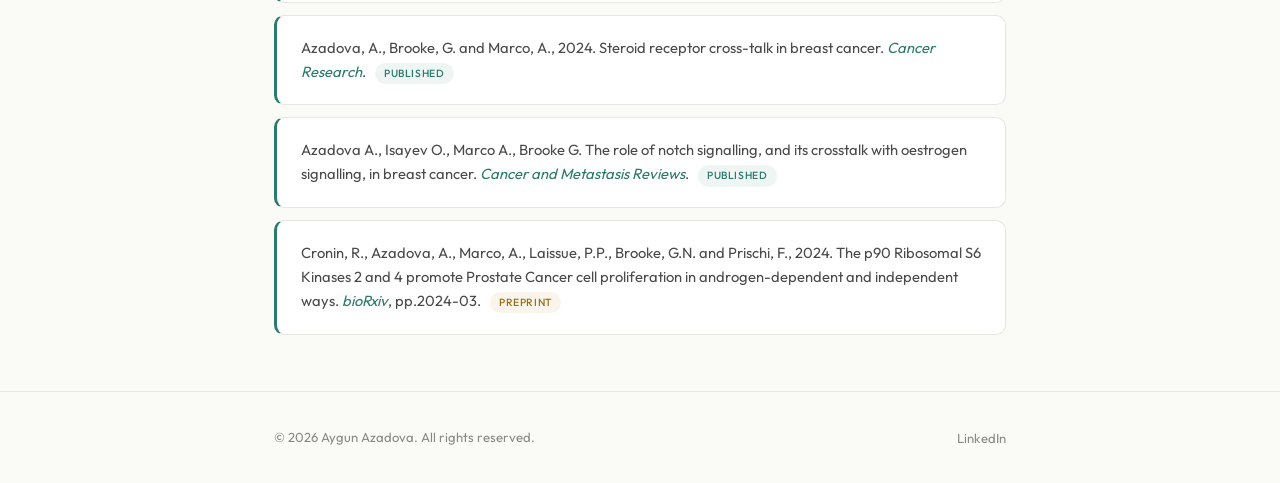
==== commit 631bc4c7: "Update research.html" ====
--- a/research.html
+++ b/research.html
@@ -47,8 +47,8 @@
           <div class="card-meta">School of Life Sciences, University of Essex</div>
           <div class="card-body">
             <ul>
-              <li>The p90 Ribosomal S6 Kinases 2 and 4 promote Prostate Cancer cell proliferation in androgen-dependent and independent ways</li>
-              <li>Inhibition of porphyrin synthesis selectively sensitises prostate cancer cells to ROS damage and promotes caspase-independent cell death</li>
+              <li>Contributing to research and teaching </li>
+              <li>Collaborating with academic staff to develop manuscripts for publication in peer-reviewed journals</li>
             </ul>
           </div>
         </div>
@@ -92,7 +92,7 @@
             <span class="pub-tag pub-tag--published">Published</span>
           </li>
           <li class="pub-item fade-in fade-in-delay-3">
-            Azadova, A., Brooke, G. and Marco, A., 2024. Steroid receptor cross-talk in breast cancer. <em>Cancer Research</em>, pp.LB335-LB335.
+            Azadova, A., Brooke, G. and Marco, A., 2024. Steroid receptor cross-talk in breast cancer. <em>Cancer Research</em>.
             <span class="pub-tag pub-tag--published">Published</span>
           </li>
           <li class="pub-item fade-in fade-in-delay-4">
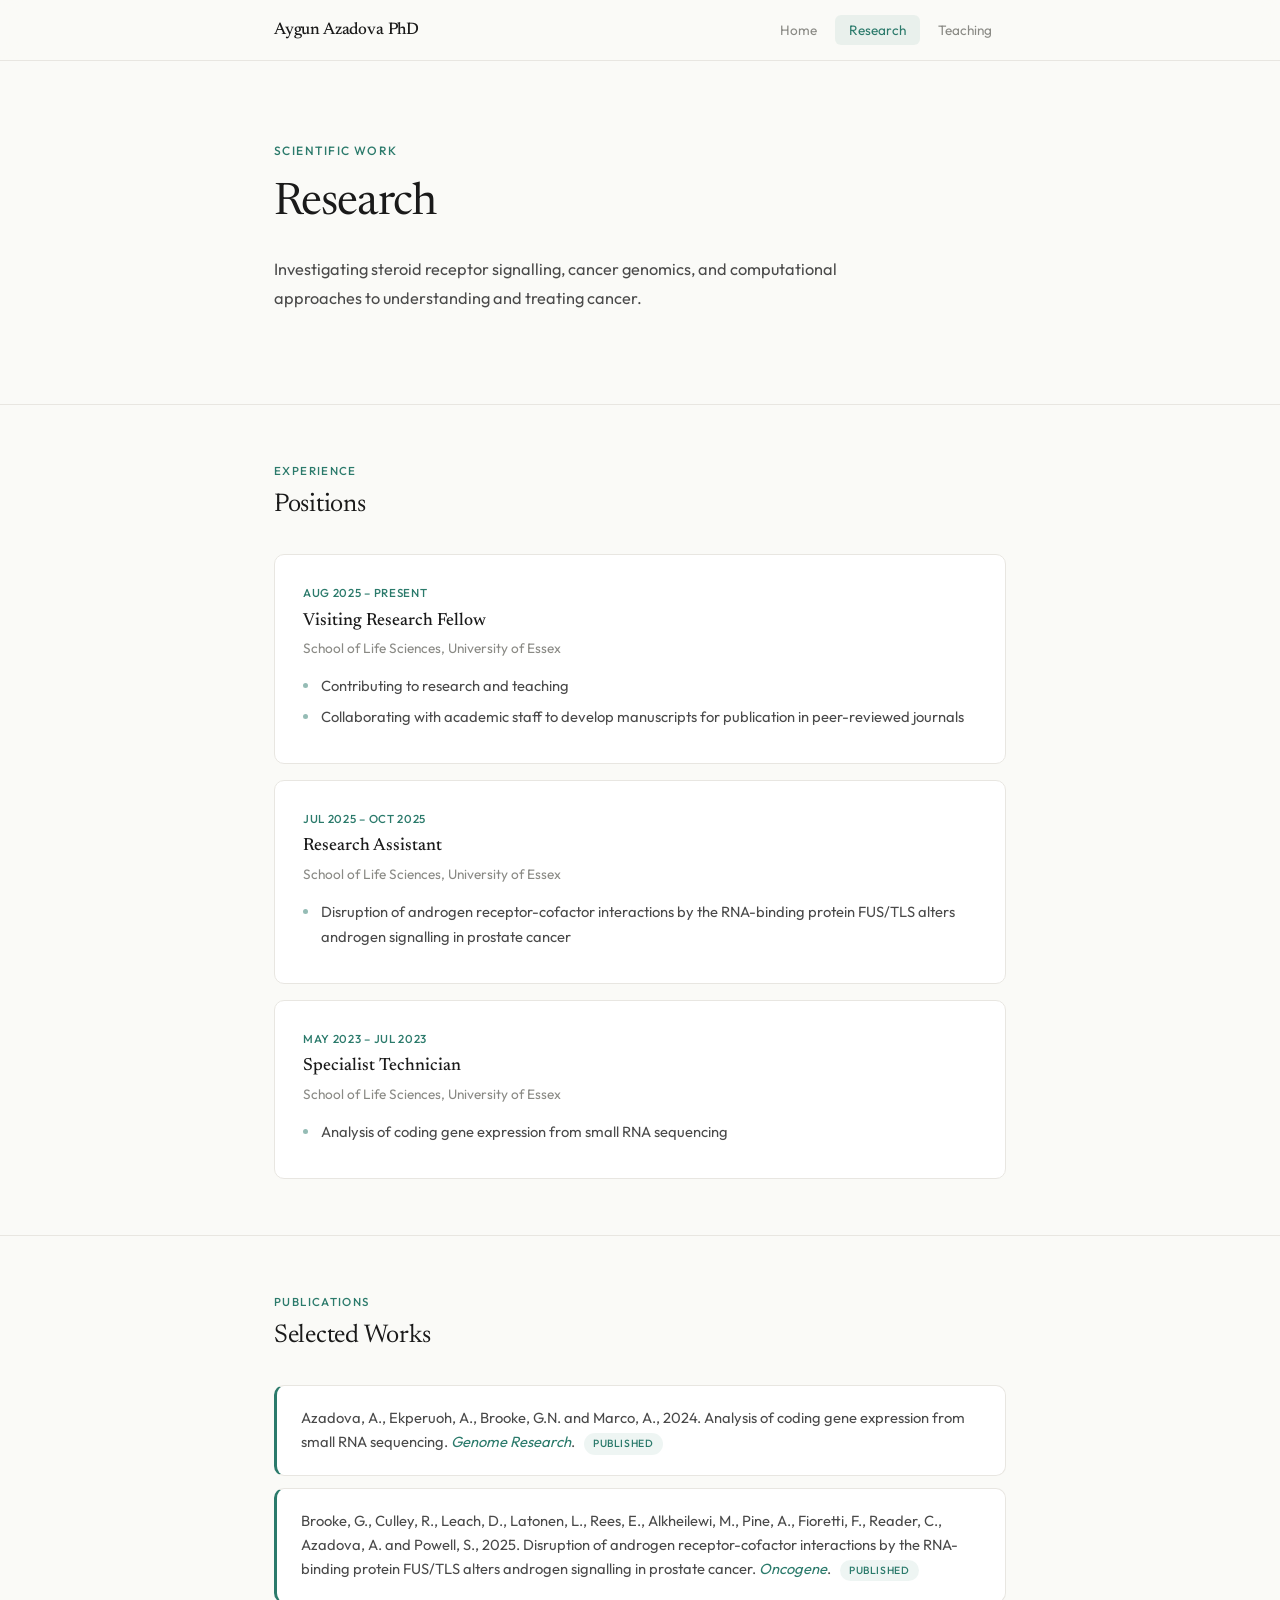
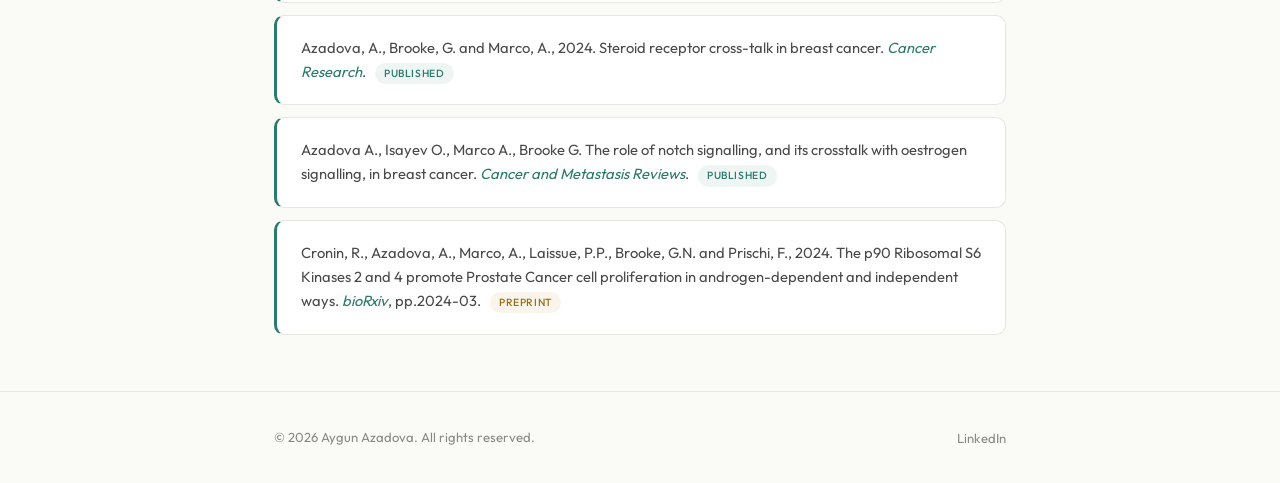
==== commit ff4eac5e: "Update research.html" ====
--- a/research.html
+++ b/research.html
@@ -43,7 +43,7 @@
 
         <div class="card fade-in fade-in-delay-2">
           <div class="card-overline">Aug 2025 &ndash; Present</div>
-          <div class="card-title">Honorary Fellow</div>
+          <div class="card-title">Visiting Research Fellow</div>
           <div class="card-meta">School of Life Sciences, University of Essex</div>
           <div class="card-body">
             <ul>
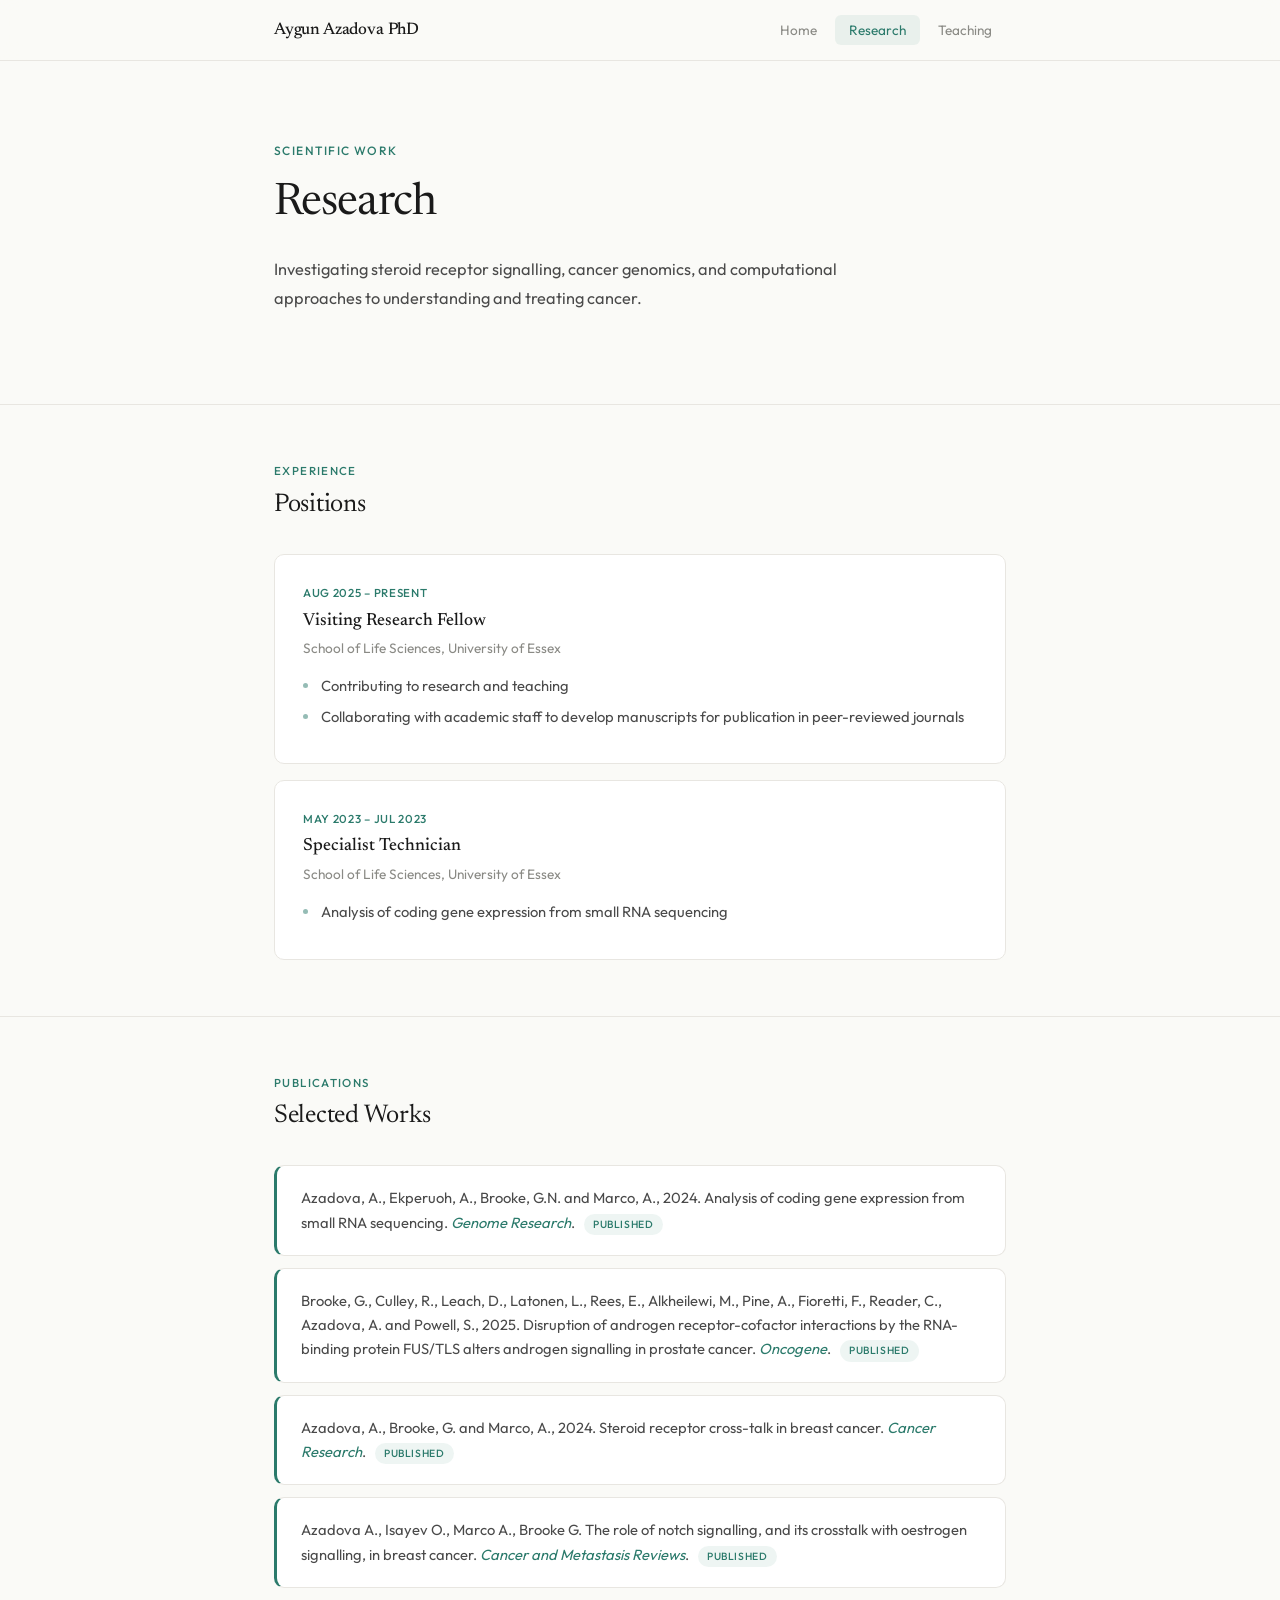
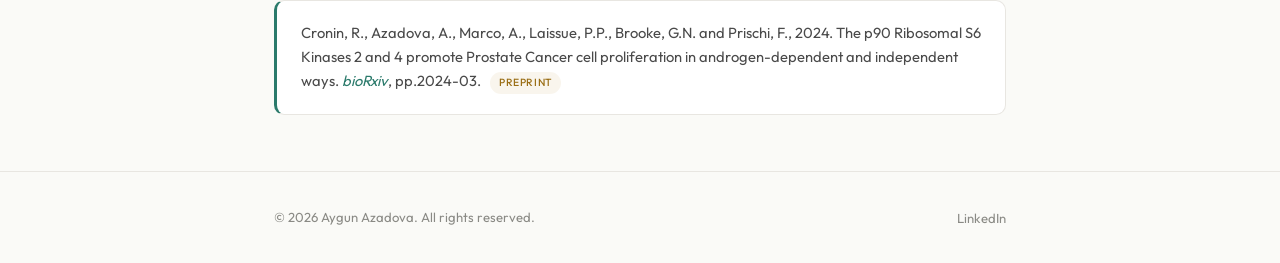
==== commit e4d978b8: "Remove research assistant position from research.html Removed a card detailing a previous research a" ====
--- a/research.html
+++ b/research.html
@@ -49,17 +49,6 @@
             <ul>
               <li>Contributing to research and teaching </li>
               <li>Collaborating with academic staff to develop manuscripts for publication in peer-reviewed journals</li>
-            </ul>
-          </div>
-        </div>
-
-        <div class="card fade-in fade-in-delay-3">
-          <div class="card-overline">Jul 2025 &ndash; Oct 2025</div>
-          <div class="card-title">Research Assistant</div>
-          <div class="card-meta">School of Life Sciences, University of Essex</div>
-          <div class="card-body">
-            <ul>
-              <li>Disruption of androgen receptor-cofactor interactions by the RNA-binding protein FUS/TLS alters androgen signalling in prostate cancer</li>
             </ul>
           </div>
         </div>
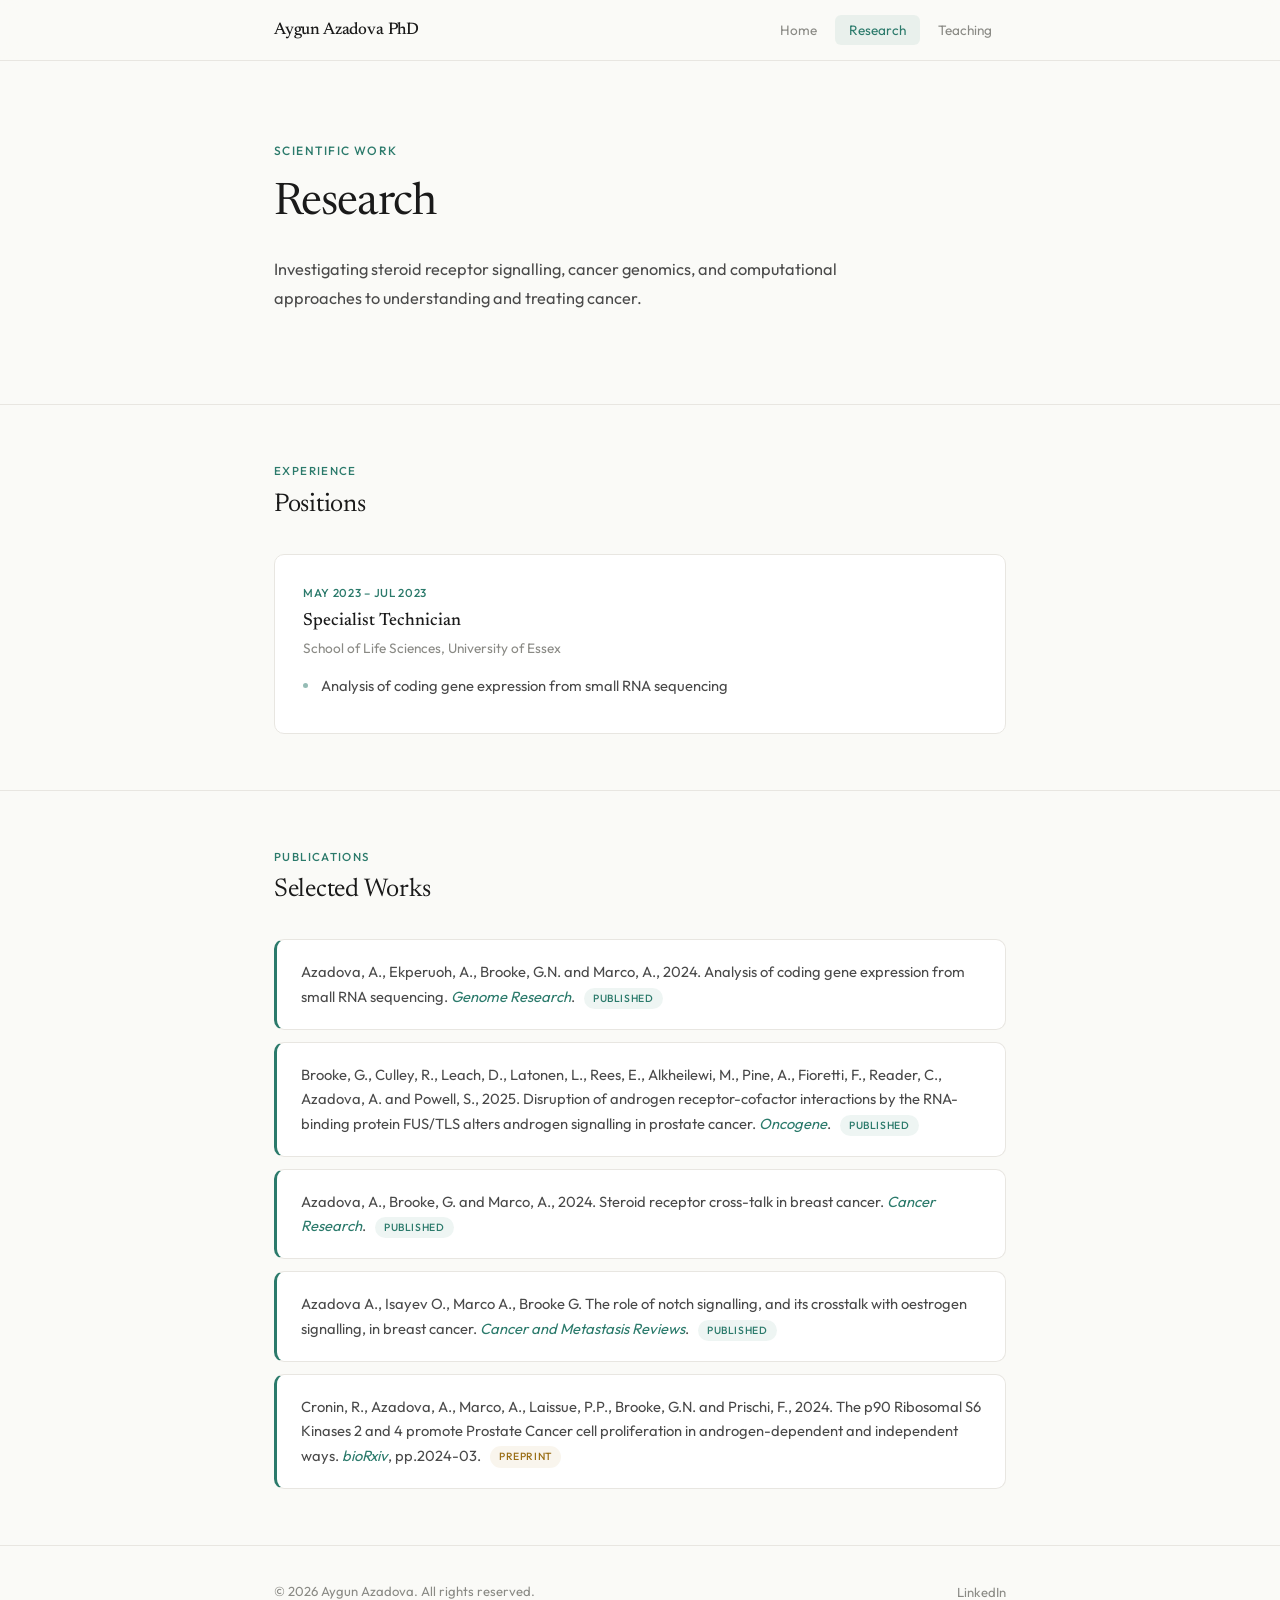
==== commit 898cc5ce: "Remove Visiting Research Fellow position details Removed details for the Visiting Research Fellow po" ====
--- a/research.html
+++ b/research.html
@@ -41,17 +41,6 @@
         <p class="section-label fade-in">Experience</p>
         <h2 class="section-title fade-in fade-in-delay-1">Positions</h2>
 
-        <div class="card fade-in fade-in-delay-2">
-          <div class="card-overline">Aug 2025 &ndash; Present</div>
-          <div class="card-title">Visiting Research Fellow</div>
-          <div class="card-meta">School of Life Sciences, University of Essex</div>
-          <div class="card-body">
-            <ul>
-              <li>Contributing to research and teaching </li>
-              <li>Collaborating with academic staff to develop manuscripts for publication in peer-reviewed journals</li>
-            </ul>
-          </div>
-        </div>
 
         <div class="card fade-in fade-in-delay-4">
           <div class="card-overline">May 2023 &ndash; Jul 2023</div>
